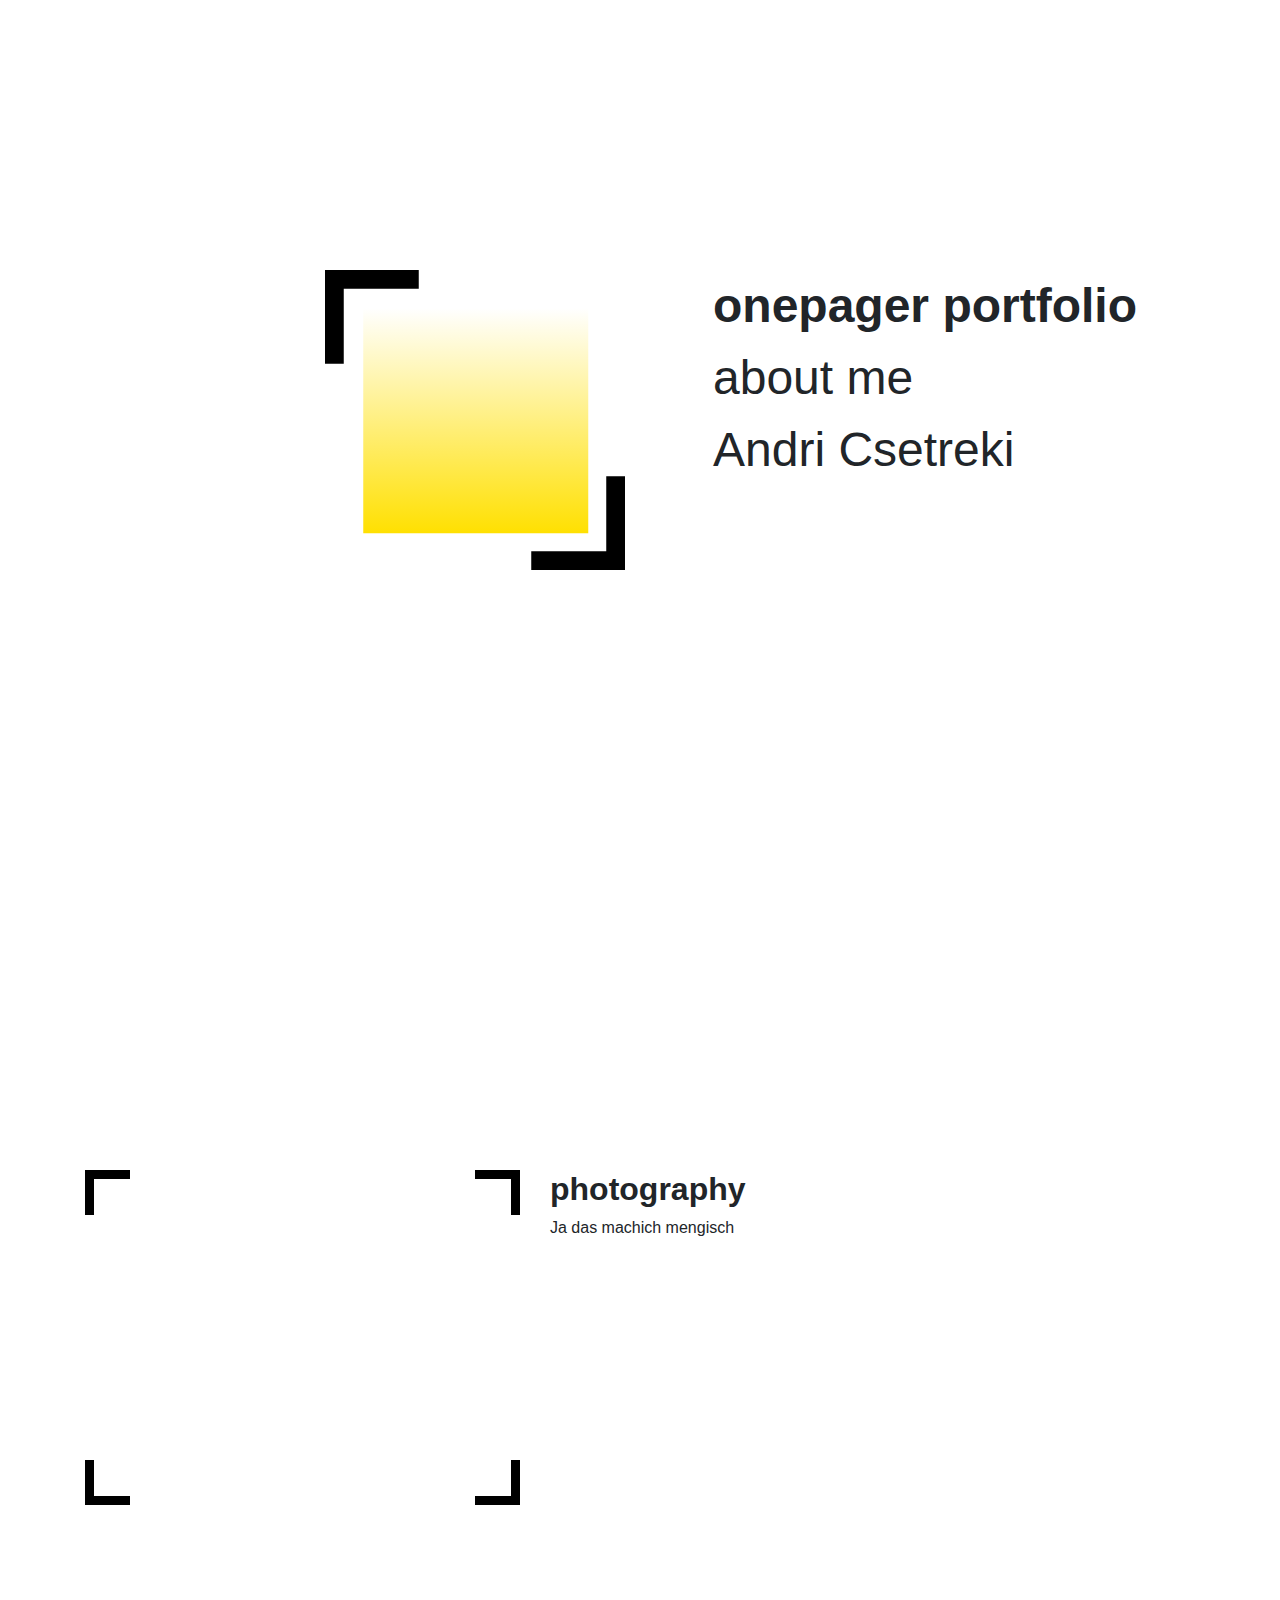
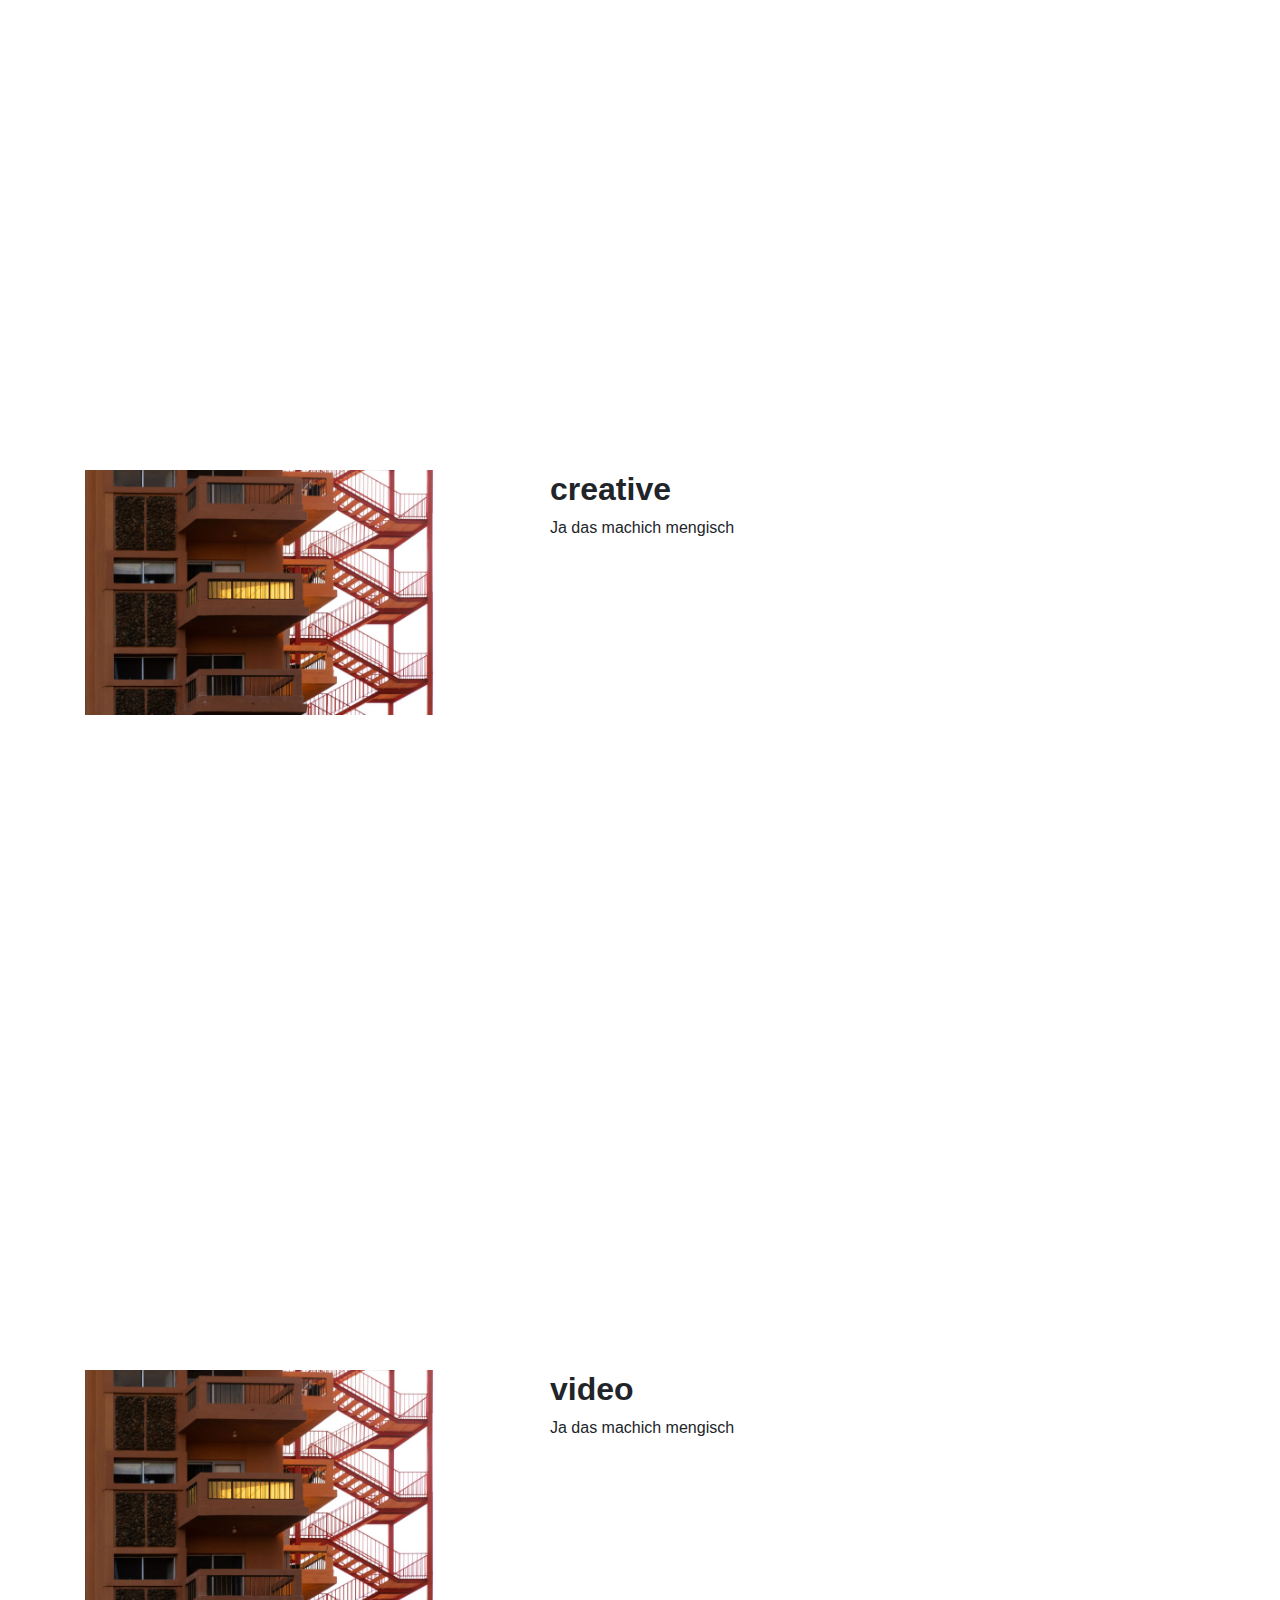
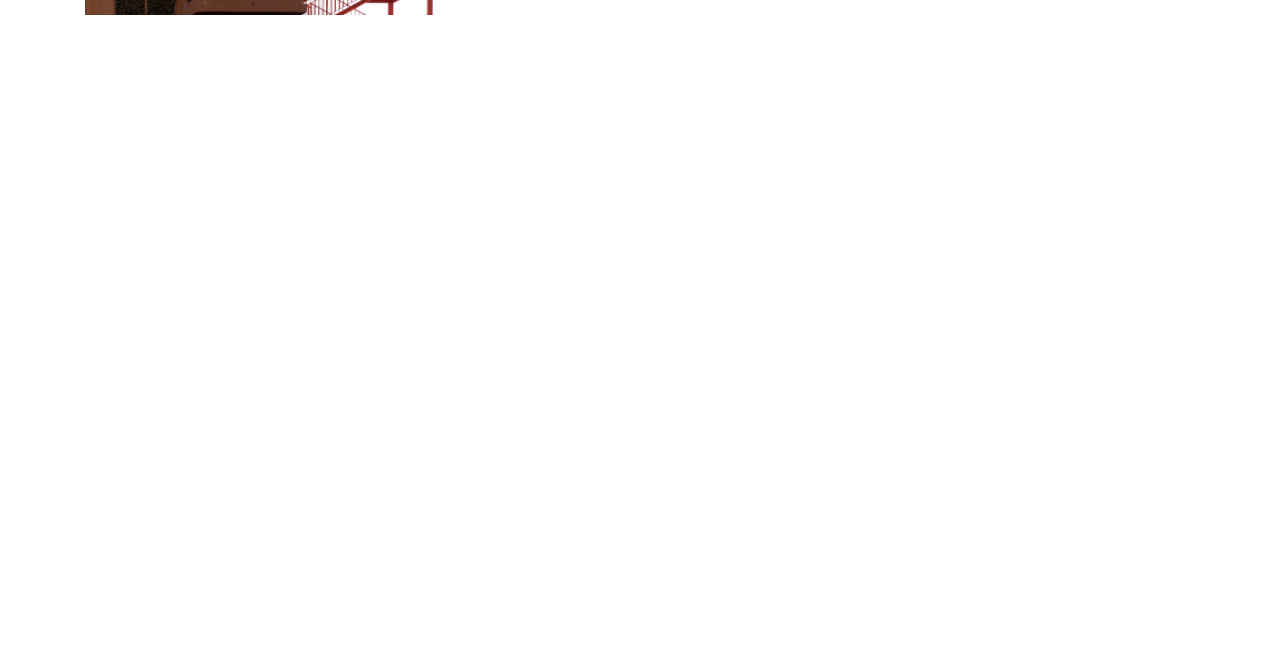
==== index.html @ a8f425f1 "Update index.html" ====
<!DOCTYPE html>
<html lang="de">
  <head>
    <meta charset="utf-8"/>
    <meta name="viewport" content="width=device-width, initial-scale=1.0" />
    <meta content="" name="keywords">
    <meta content="" name="description">
    <title>Andri Csetreki - Welcome</title>
    <link rel="stylesheet" href="CSS/main.css">
    <link rel="stylesheet" href="CSS/square.css">
    <link rel="stylesheet" href="https://stackpath.bootstrapcdn.com/bootstrap/4.3.1/css/bootstrap.min.css" integrity="sha384-ggOyR0iXCbMQv3Xipma34MD+dH/1fQ784/j6cY/iJTQUOhcWr7x9JvoRxT2MZw1T" crossorigin="anonymous">
    <script src="https://ajax.googleapis.com/ajax/libs/jquery/3.4.1/jquery.min.js"></script>
    <script src="https://code.jquery.com/jquery-3.4.1.js" integrity="sha256-WpOohJOqMqqyKL9FccASB9O0KwACQJpFTUBLTYOVvVU=" crossorigin="anonymous"></script>
    <script rel="text/javascript" src="script/main.js"></script>
  </head>

  <body>
    <header>
      <div class="container">
        <div class="row">
      <div class="col-lg-6 col-sm-6 col-12">
            <!--<div id="square"><span></span></div>-->
            <svg id="square" data-name="square" xmlns="http://www.w3.org/2000/svg" xmlns:xlink="http://www.w3.org/1999/xlink" viewBox="0 0 400 400"><defs><style>.cls-1{fill:url(#Unbenannter_Verlauf_8);}</style><linearGradient id="Unbenannter_Verlauf_8" x1="201" y1="51" x2="201" y2="351" gradientUnits="userSpaceOnUse"><stop offset="0" stop-color="#fff"/><stop offset="1" stop-color="#ffe001"/></linearGradient></defs><title>logo</title><rect class="cls-1" x="51" y="51" width="300" height="300"/><rect width="25" height="125"/><rect width="125" height="25"/><rect x="375" y="275" width="25" height="125" transform="translate(775 675) rotate(180)"/><rect x="275" y="375" width="125" height="25" transform="translate(675 775) rotate(180)"/></svg>
          </div>
          <div class="col-lg-6 col-sm-6 col-12">
              <div id="header" class="d-flex justify-content-center">
                <div id="header-title">
                  <p>
                    <b>onepager portfolio</b><br>about me <br>Andri Csetreki
                  </p>
                </div>
              </div>
            </div>
          </div>
        </div>
      </div> 
      </div>
  </header>

  <!-- Scroll  Position -->
  <b id="showScroll">
  </b>

<!-- Section Photography -->

<div class="container" class="section-container" class="d-flex">
  <div class="container-space">
  <div class="row">
    <div class="col-lg-6">
      <div class="corner-position">
        <svg version="1.1" class="corner" xmlns="http://www.w3.org/2000/svg" xmlns:xlink="http://www.w3.org/1999/xlink" x="0px" y="0px" viewBox="0 0 125 125" style="enable-background:new 0 0 125 125;" xml:space="preserve"><polygon points="125,0 25,0 0,0 0,25 0,125 25,125 25,25 125,25 "/></svg>
        <svg version="1.1" class="corner" xmlns="http://www.w3.org/2000/svg" xmlns:xlink="http://www.w3.org/1999/xlink" x="0px" y="0px"viewBox="0 0 125 125" style="enable-background:new 0 0 125 125;" xml:space="preserve"><polygon points="0,0 100,0 125,0 125,25 125,125 100,125 100,25 0,25 "/></svg>
      </div>

      <div class="center-img" id="pic1">
        <img src="pics/photo/pic1.jpg" alt="picture">
      </div>
      
      <div class="corner-position">
        <svg version="1.1" class="corner" xmlns="http://www.w3.org/2000/svg" xmlns:xlink="http://www.w3.org/1999/xlink" x="0px" y="0px"viewBox="0 0 125 125" style="enable-background:new 0 0 125 125;" xml:space="preserve"><polygon points="125,125 25,125 0,125 0,100 0,0 25,0 25,100 125,100 "/></svg>
        <svg version="1.1" class="corner" xmlns="http://www.w3.org/2000/svg" xmlns:xlink="http://www.w3.org/1999/xlink" x="0px" y="0px"viewBox="0 0 125 125" style="enable-background:new 0 0 125 125;" xml:space="preserve"><polygon points="0,125 100,125 125,125 125,100 125,0 100,0 100,100 0,100 "/></svg>
      </div>
    </div>
    <div class="col-lg-6" class="sector-margin">
        <h2><strong>photography</strong></h2>
        <p>Ja das machich mengisch</p>
    </div>
    
  </div>
</div>
</div>

<!-- Section Creative -->

    <div class="container" class="d-flex" class="container-space">
      <div class="container-space">
      <div class="row">
        <div class="col-lg-6" class="sector-margin">
            <img src="pics/photo/pic1.jpg" alt="picture">
      </div>

        <div class="col-lg-6">
            <h2><strong>creative</strong></h2>
            <p>Ja das machich mengisch</p>
        </div>
        
      </div>
      </div>
    </div>

<!-- Section video -->

    <div class="container" class="d-flex" class="container-space">
      <div class="container-space">
      <div class="row">
        <div class="col-lg-6">
            <img src="pics/photo/pic1.jpg"  alt="picture">
      </div>

        <div class="col-lg-6">
            <h2><strong>video</strong></h2>
            <p>Ja das machich mengisch</p>
        </div>
        
      </div>
      </div>
    </div>



  </body>
</html>
---- CSS/main.css ----
#square {
    max-width: 300px;
    max-height: auto;
    float: right;
  }
  
  
img {
    max-width: 100%;
}

header {
    height: 100vh;
    margin-top: 30vh;

}

#header-title h1 {
    width: 10vh;
    height: 10vh;;

}

header, h1 {
    font-size: 3rem;
}

.corner {
    width: 5vh;
    height: 5vh;
}

.container-space {
    width: 100vh;
    height: 100vh;
}


h2 {
    font-size: 20pt;
}

.sector-margin {
    margin-top: 20px;
    padding-top: 50px;
}

.sector-margin p {
    justify-content: center;
}

.corner-position {
    display: flex;
    justify-content: space-between;
    
}

.center-img img{
    margin-left: 10%;
}

#pic1 {
    opacity: 0;
    transition: opacity 2s;
}
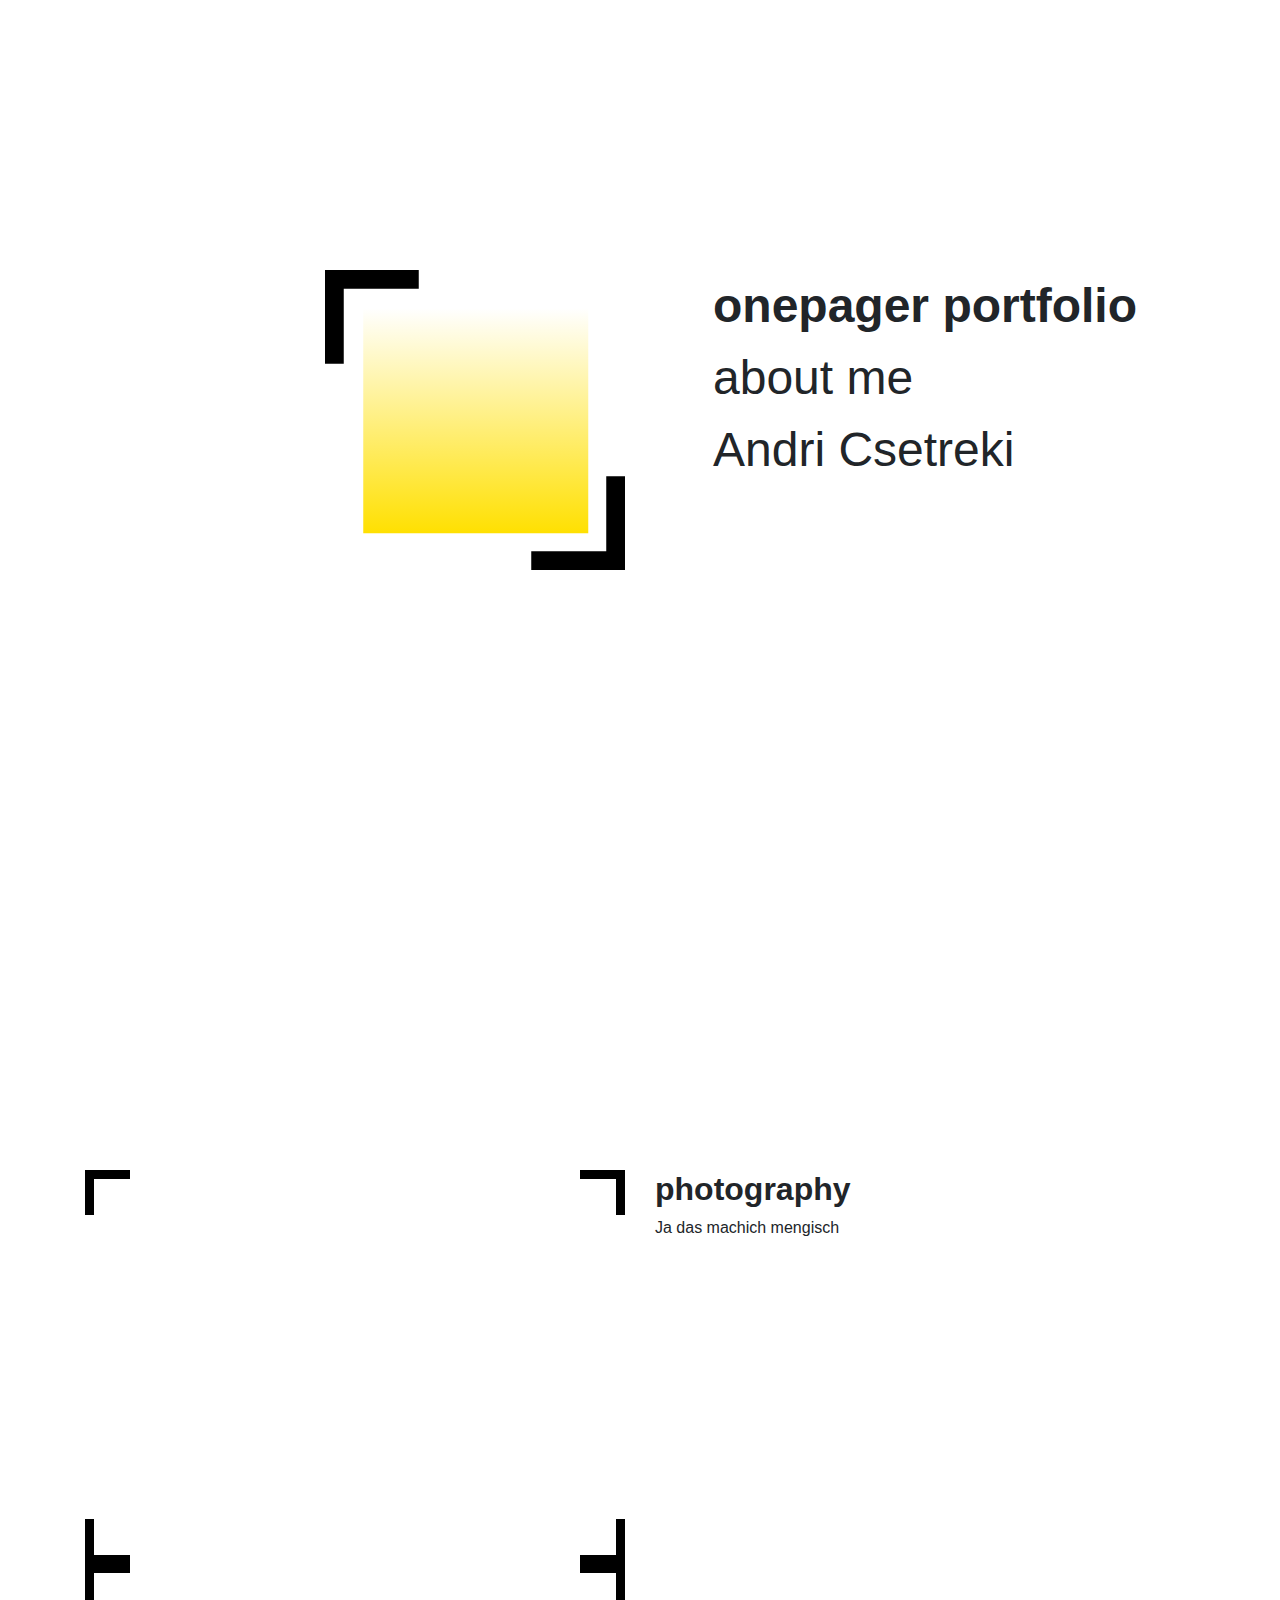
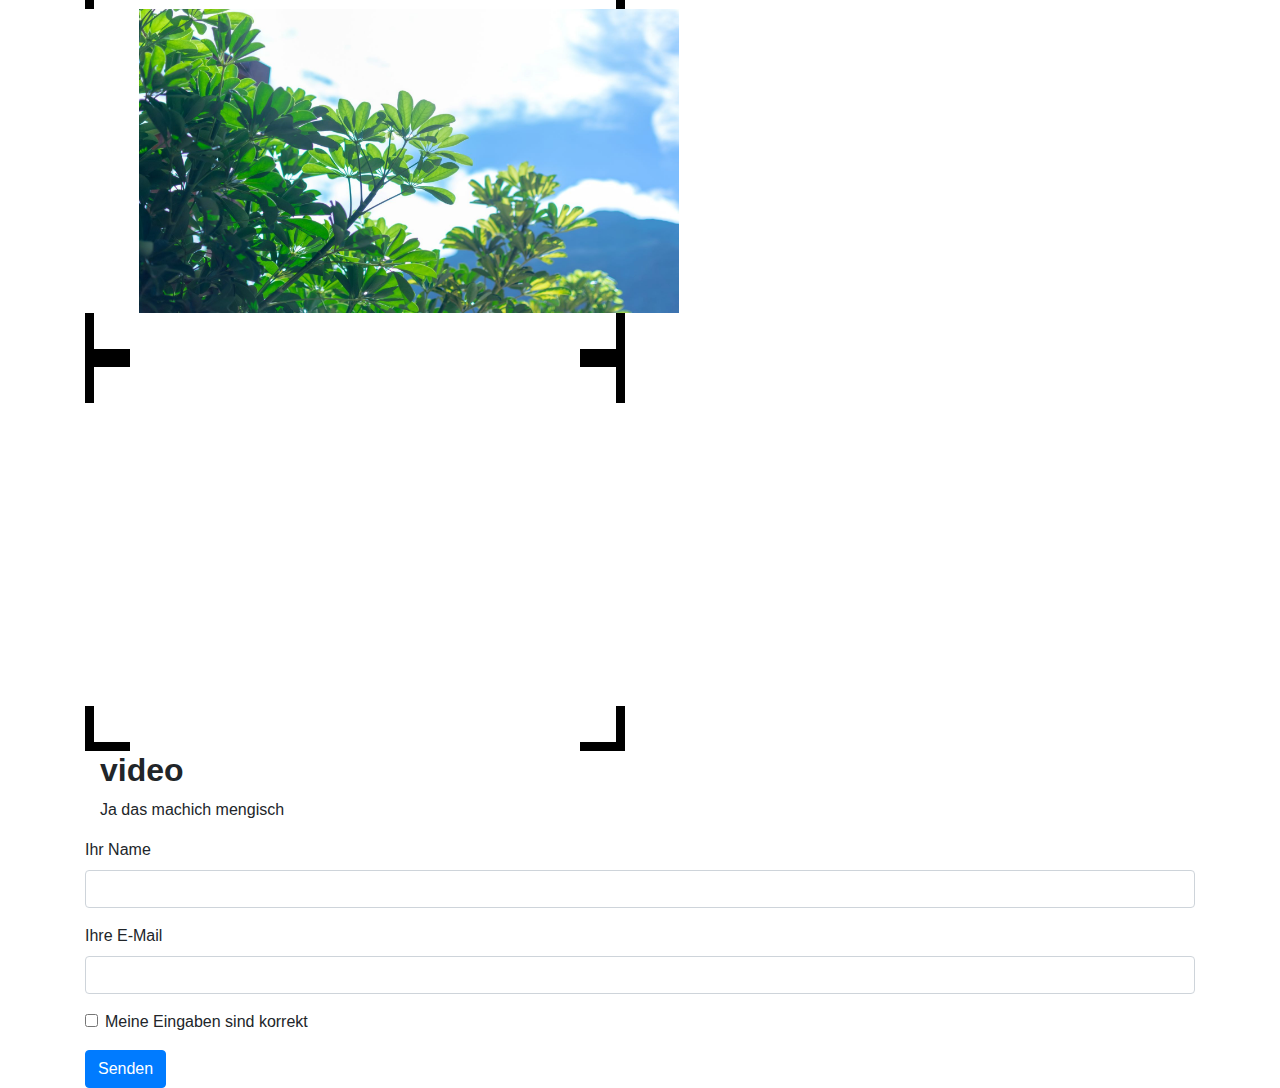
==== commit f58e359b: "Update index.html" ====
--- a/index.html
+++ b/index.html
@@ -43,8 +43,8 @@
 
 <!-- Section Photography -->
 
-<div class="container" class="section-container" class="d-flex">
-  <div class="container-space">
+<div class="container" class="d-flex">
+  <div class="section-container">
   <div class="row">
     <div class="col-lg-6">
       <div class="corner-position">
@@ -53,7 +53,7 @@
       </div>
 
       <div class="center-img" id="pic1">
-        <img src="pics/photo/pic1.jpg" alt="picture">
+        <img src="media/photo/pic1.jpg" alt="picture">
       </div>
       
       <div class="corner-position">
@@ -61,7 +61,7 @@
         <svg version="1.1" class="corner" xmlns="http://www.w3.org/2000/svg" xmlns:xlink="http://www.w3.org/1999/xlink" x="0px" y="0px"viewBox="0 0 125 125" style="enable-background:new 0 0 125 125;" xml:space="preserve"><polygon points="0,125 100,125 125,125 125,100 125,0 100,0 100,100 0,100 "/></svg>
       </div>
     </div>
-    <div class="col-lg-6" class="sector-margin">
+    <div class="col-lg-6">
         <h2><strong>photography</strong></h2>
         <p>Ja das machich mengisch</p>
     </div>
@@ -72,29 +72,52 @@
 
 <!-- Section Creative -->
 
-    <div class="container" class="d-flex" class="container-space">
-      <div class="container-space">
+    <div class="container" class="d-flex">
+      <div class="section-container">
       <div class="row">
-        <div class="col-lg-6" class="sector-margin">
-            <img src="pics/photo/pic1.jpg" alt="picture">
-      </div>
-
         <div class="col-lg-6">
-            <h2><strong>creative</strong></h2>
-            <p>Ja das machich mengisch</p>
+          <div class="corner-position">
+            <svg version="1.1" class="corner" xmlns="http://www.w3.org/2000/svg" xmlns:xlink="http://www.w3.org/1999/xlink" x="0px" y="0px" viewBox="0 0 125 125" style="enable-background:new 0 0 125 125;" xml:space="preserve"><polygon points="125,0 25,0 0,0 0,25 0,125 25,125 25,25 125,25 "/></svg>
+            <svg version="1.1" class="corner" xmlns="http://www.w3.org/2000/svg" xmlns:xlink="http://www.w3.org/1999/xlink" x="0px" y="0px"viewBox="0 0 125 125" style="enable-background:new 0 0 125 125;" xml:space="preserve"><polygon points="0,0 100,0 125,0 125,25 125,125 100,125 100,25 0,25 "/></svg>
+          </div>
+    
+          <div class="center-img" id="pic2">
+            <img src="media/photo/pic2.jpg" alt="picture">
+          </div>
+          
+          <div class="corner-position">
+            <svg version="1.1" class="corner" xmlns="http://www.w3.org/2000/svg" xmlns:xlink="http://www.w3.org/1999/xlink" x="0px" y="0px"viewBox="0 0 125 125" style="enable-background:new 0 0 125 125;" xml:space="preserve"><polygon points="125,125 25,125 0,125 0,100 0,0 25,0 25,100 125,100 "/></svg>
+            <svg version="1.1" class="corner" xmlns="http://www.w3.org/2000/svg" xmlns:xlink="http://www.w3.org/1999/xlink" x="0px" y="0px"viewBox="0 0 125 125" style="enable-background:new 0 0 125 125;" xml:space="preserve"><polygon points="0,125 100,125 125,125 125,100 125,0 100,0 100,100 0,100 "/></svg>
+          </div>
         </div>
         
+      </div>
       </div>
       </div>
     </div>
 
 <!-- Section video -->
 
-    <div class="container" class="d-flex" class="container-space">
-      <div class="container-space">
+    <div class="container" class="d-flex">
+      <div class="section-container">
       <div class="row">
         <div class="col-lg-6">
-            <img src="pics/photo/pic1.jpg"  alt="picture">
+          <div class="corner-position">
+            <svg version="1.1" class="corner" xmlns="http://www.w3.org/2000/svg" xmlns:xlink="http://www.w3.org/1999/xlink" x="0px" y="0px" viewBox="0 0 125 125" style="enable-background:new 0 0 125 125;" xml:space="preserve"><polygon points="125,0 25,0 0,0 0,25 0,125 25,125 25,25 125,25 "/></svg>
+            <svg version="1.1" class="corner" xmlns="http://www.w3.org/2000/svg" xmlns:xlink="http://www.w3.org/1999/xlink" x="0px" y="0px"viewBox="0 0 125 125" style="enable-background:new 0 0 125 125;" xml:space="preserve"><polygon points="0,0 100,0 125,0 125,25 125,125 100,125 100,25 0,25 "/></svg>
+          </div>
+    
+          <div class="embed-responsive embed-responsive-16by9">
+            <video autoplay loop class="embed-responsive-item">
+                <source src="http://techslides.com/demos/sample-videos/small.mp4" type="video/mp4">
+            </video>
+        </div>
+          
+          <div class="corner-position">
+            <svg version="1.1" class="corner" xmlns="http://www.w3.org/2000/svg" xmlns:xlink="http://www.w3.org/1999/xlink" x="0px" y="0px"viewBox="0 0 125 125" style="enable-background:new 0 0 125 125;" xml:space="preserve"><polygon points="125,125 25,125 0,125 0,100 0,0 25,0 25,100 125,100 "/></svg>
+            <svg version="1.1" class="corner" xmlns="http://www.w3.org/2000/svg" xmlns:xlink="http://www.w3.org/1999/xlink" x="0px" y="0px"viewBox="0 0 125 125" style="enable-background:new 0 0 125 125;" xml:space="preserve"><polygon points="0,125 100,125 125,125 125,100 125,0 100,0 100,100 0,100 "/></svg>
+          </div>
+        </div>
       </div>
 
         <div class="col-lg-6">
@@ -107,6 +130,26 @@
     </div>
 
 
+<!-- Contact Section-->
+<div class="container" class="myform">
+  <div class="section-container">
+  <form>
+    <div class="form-group">
+      <label for="exampleInputEmail1">Ihr Name</label>
+      <input type="email" class="form-control" id="exampleInputEmail1" aria-describedby="emailHelp">
+    </div>
+    <div class="form-group">
+      <label for="exampleInputEmail1">Ihre E-Mail</label>
+      <input type="email" class="form-control" id="exampleInputEmail1" aria-describedby="emailHelp">
+    </div>
+    <div class="form-group form-check">
+      <input type="checkbox" class="form-check-input" id="exampleCheck1">
+      <label class="form-check-label" for="exampleCheck1">Meine Eingaben sind korrekt</label>
+    </div>
+    <button type="submit" class="btn btn-primary">Senden</button>
+  </form>
+  </div>
+</div>
 
   </body>
 </html>
--- a/CSS/main.css
+++ b/CSS/main.css
@@ -62,4 +62,13 @@
 #pic1 {
     opacity: 0;
     transition: opacity 2s;
+}
+
+.carousel-item {
+    position: relative;
+    display: none;
+    -webkit-transition: 0.6s ease-in-out left;
+    -moz-transition: 0.6s ease-in-out left;
+    -o-transition: 0.6s ease-in-out left;
+    transition: 0.6s ease-in-out left;
 }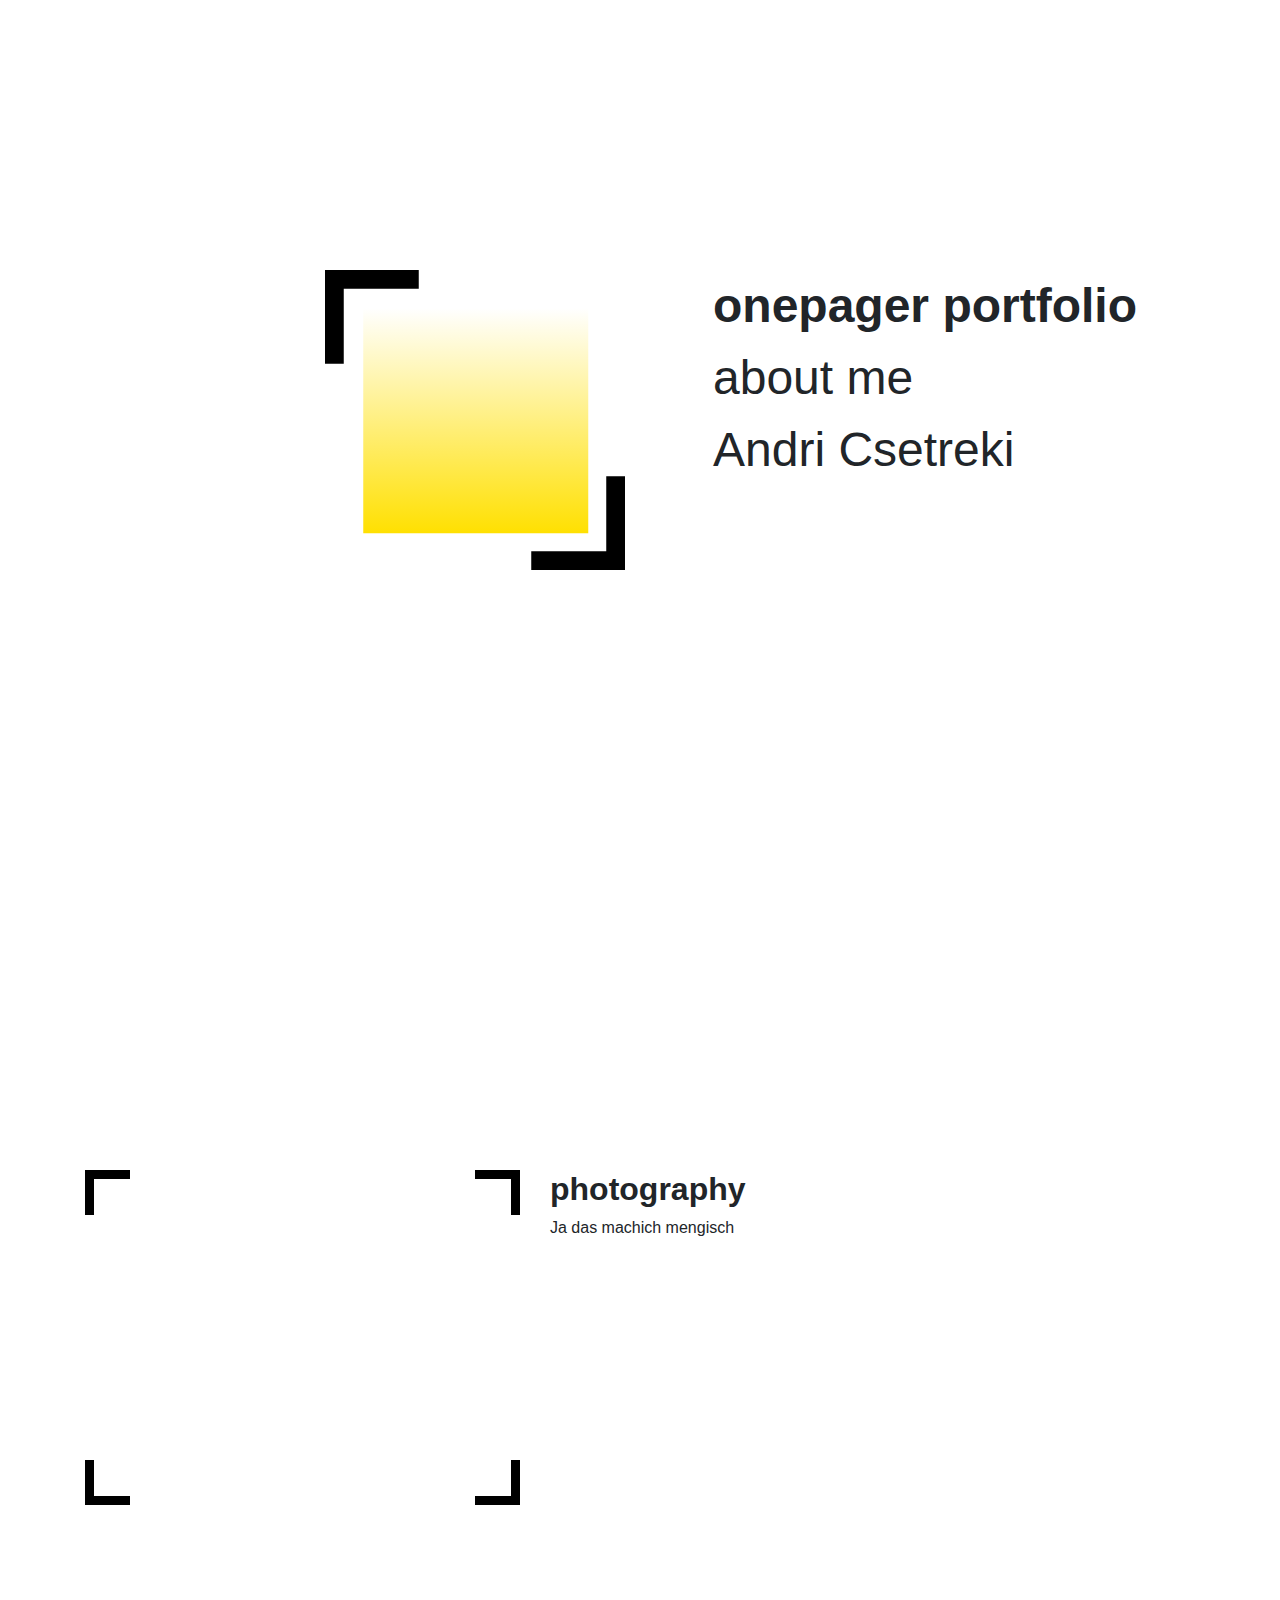
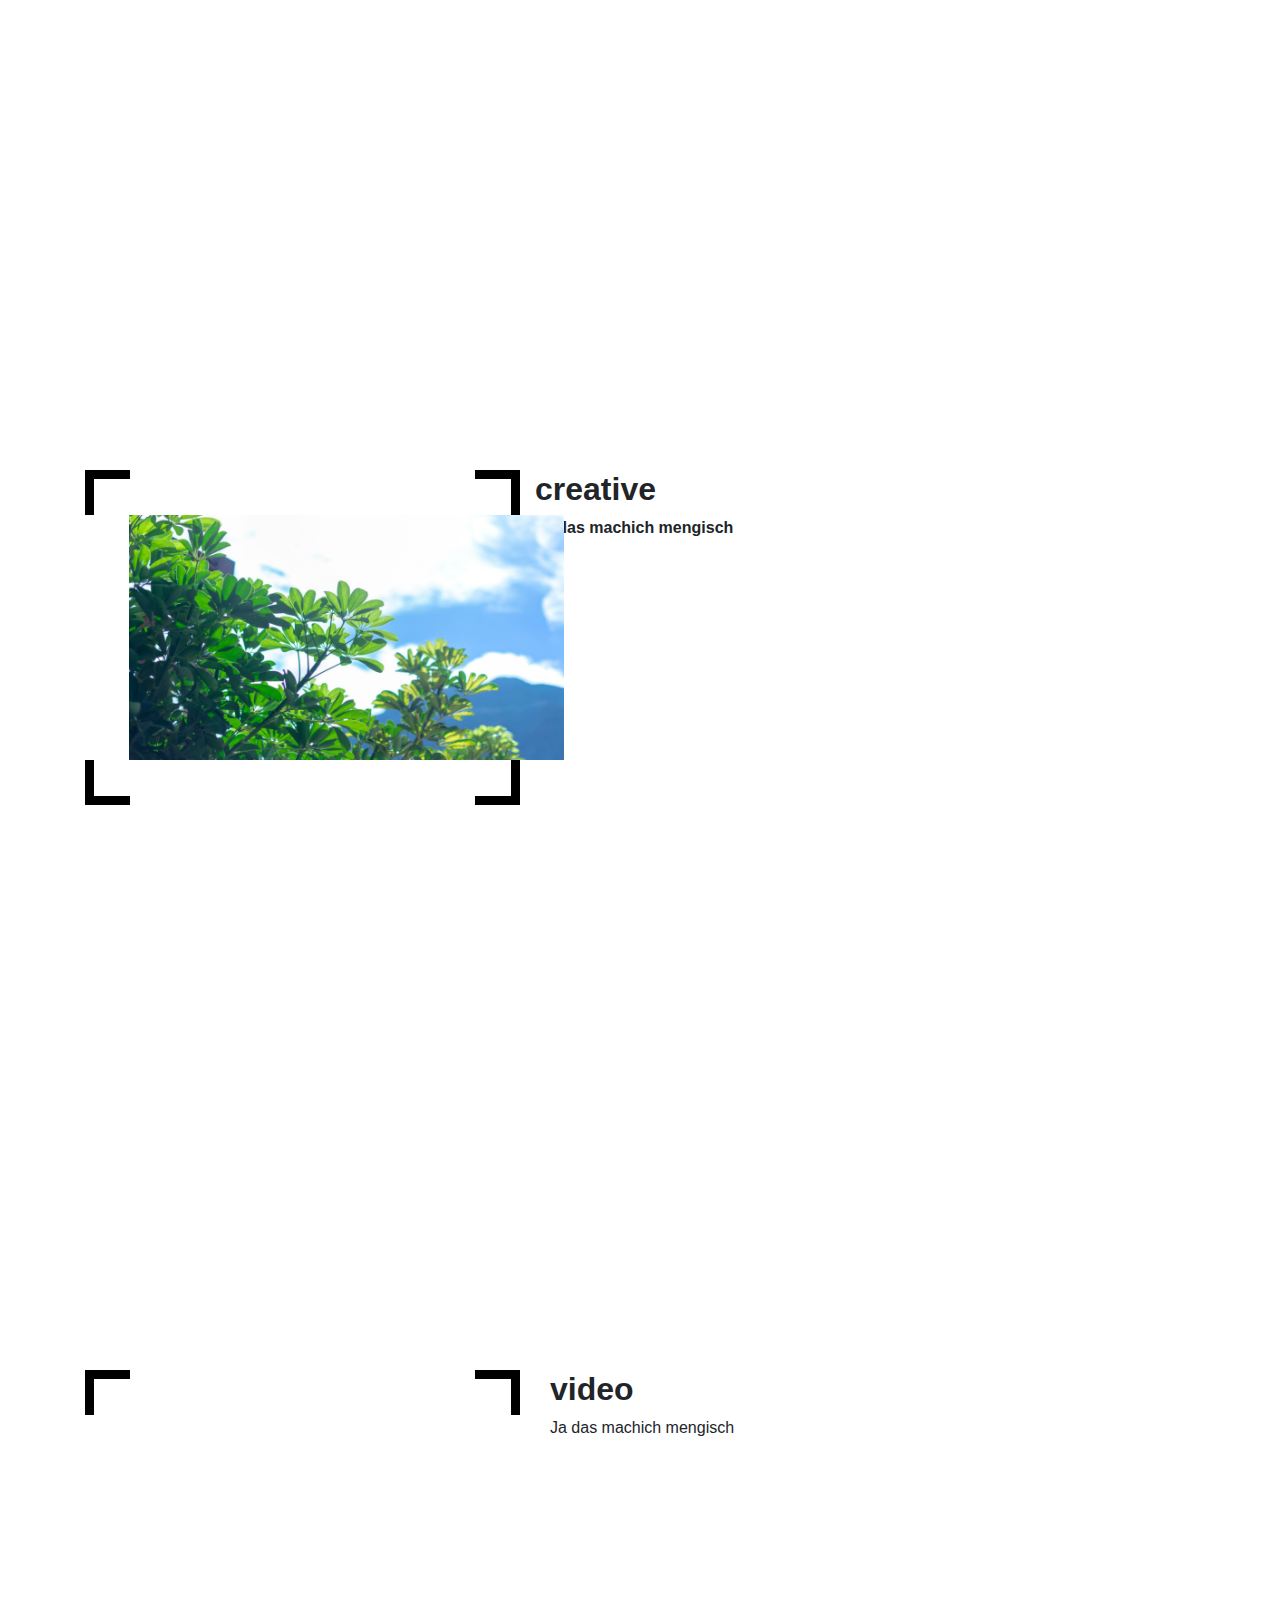
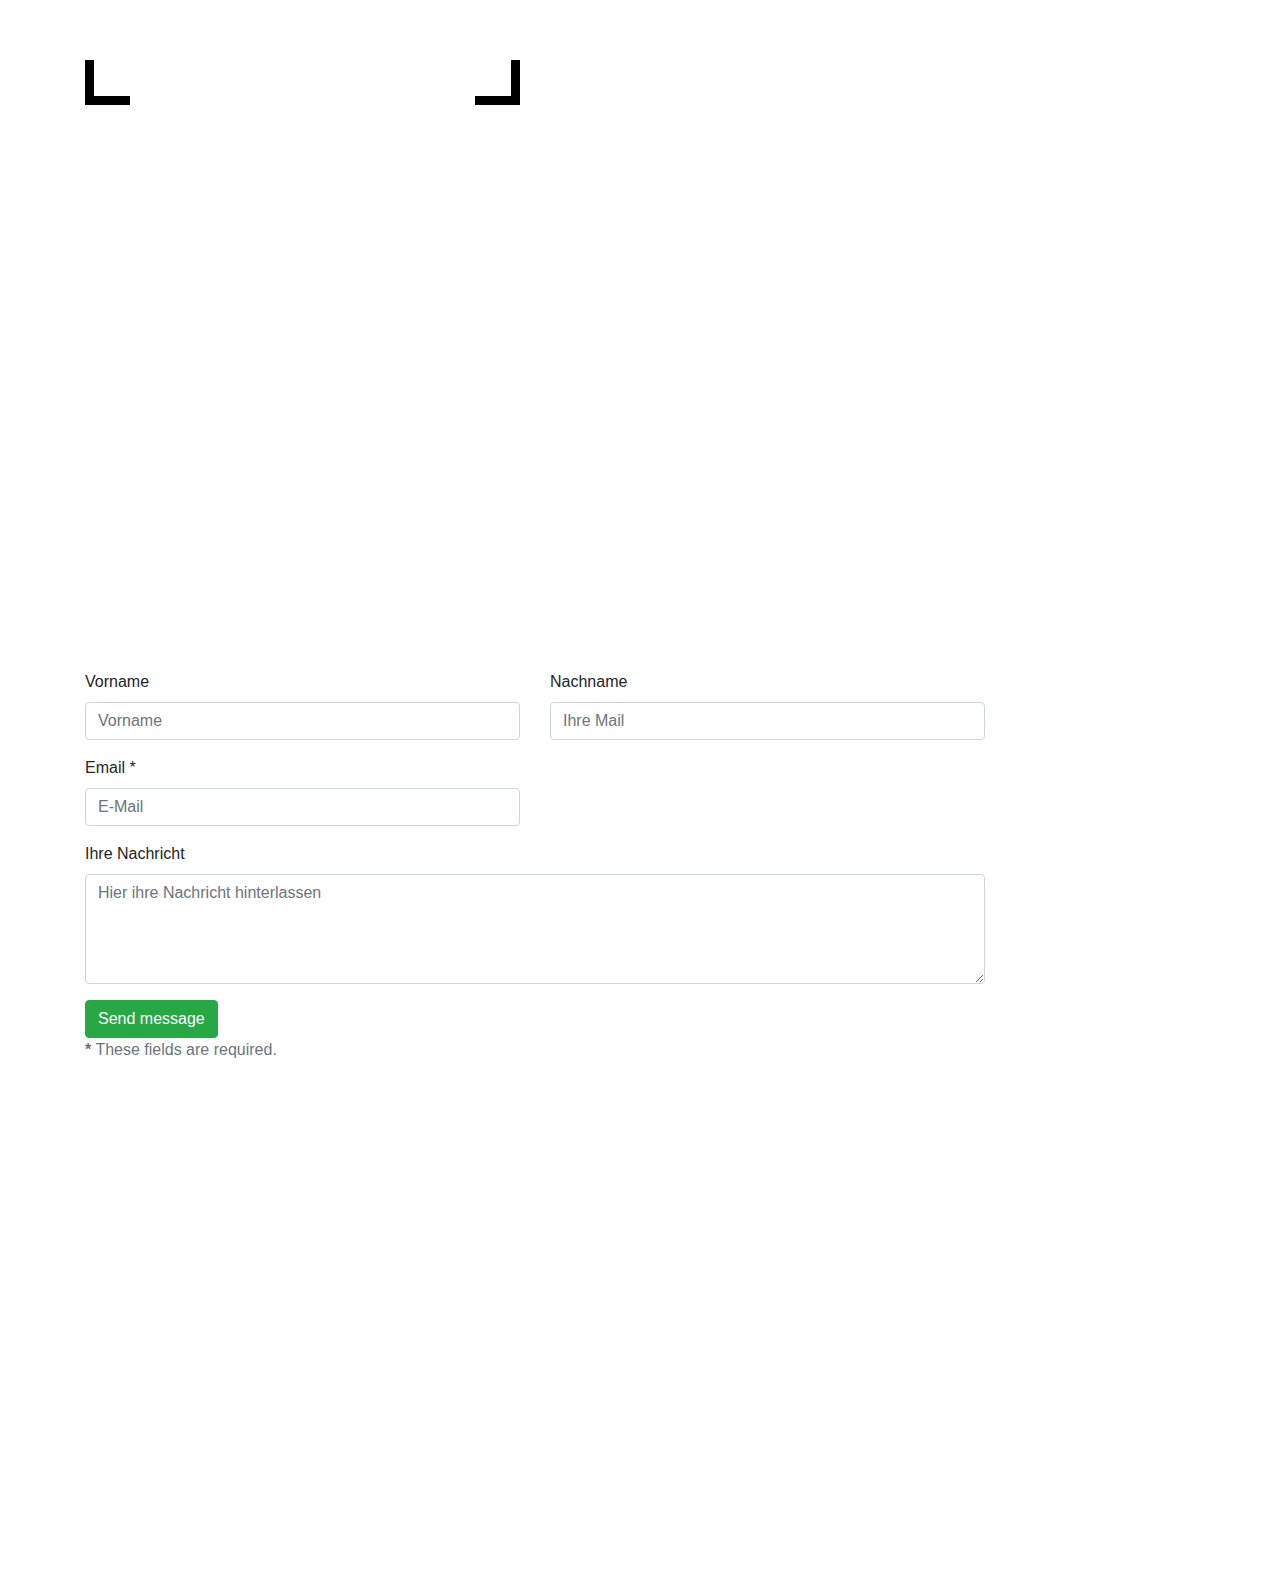
==== commit d6284f97: "Update index.html" ====
--- a/index.html
+++ b/index.html
@@ -26,7 +26,7 @@
               <div id="header" class="d-flex justify-content-center">
                 <div id="header-title">
                   <p>
-                    <b>onepager portfolio</b><br>about me <br>Andri Csetreki
+                    <b>onepager portfolio</b><br>about me<br>Andri Csetreki
                   </p>
                 </div>
               </div>
@@ -37,7 +37,10 @@
       </div>
   </header>
 
-  <!-- Scroll  Position -->
+<!-- Scroll  Nav -->
+
+
+<!-- Scroll  Position -->
   <b id="showScroll">
   </b>
 
@@ -74,32 +77,36 @@
 
     <div class="container" class="d-flex">
       <div class="section-container">
-      <div class="row">
-        <div class="col-lg-6">
-          <div class="corner-position">
-            <svg version="1.1" class="corner" xmlns="http://www.w3.org/2000/svg" xmlns:xlink="http://www.w3.org/1999/xlink" x="0px" y="0px" viewBox="0 0 125 125" style="enable-background:new 0 0 125 125;" xml:space="preserve"><polygon points="125,0 25,0 0,0 0,25 0,125 25,125 25,25 125,25 "/></svg>
-            <svg version="1.1" class="corner" xmlns="http://www.w3.org/2000/svg" xmlns:xlink="http://www.w3.org/1999/xlink" x="0px" y="0px"viewBox="0 0 125 125" style="enable-background:new 0 0 125 125;" xml:space="preserve"><polygon points="0,0 100,0 125,0 125,25 125,125 100,125 100,25 0,25 "/></svg>
+        <div class="row">
+          <div class="col-lg-6">
+            <div class="corner-position">
+              <svg version="1.1" class="corner" xmlns="http://www.w3.org/2000/svg" xmlns:xlink="http://www.w3.org/1999/xlink" x="0px" y="0px" viewBox="0 0 125 125" style="enable-background:new 0 0 125 125;" xml:space="preserve"><polygon points="125,0 25,0 0,0 0,25 0,125 25,125 25,25 125,25 "/></svg>
+              <svg version="1.1" class="corner" xmlns="http://www.w3.org/2000/svg" xmlns:xlink="http://www.w3.org/1999/xlink" x="0px" y="0px"viewBox="0 0 125 125" style="enable-background:new 0 0 125 125;" xml:space="preserve"><polygon points="0,0 100,0 125,0 125,25 125,125 100,125 100,25 0,25 "/></svg>
+            </div>
+      
+            <div class="center-img" id="pic2">
+              <img src="media/photo/pic2.jpg" alt="picture">
+            </div>
+            
+            <div class="corner-position">
+              <svg version="1.1" class="corner" xmlns="http://www.w3.org/2000/svg" xmlns:xlink="http://www.w3.org/1999/xlink" x="0px" y="0px"viewBox="0 0 125 125" style="enable-background:new 0 0 125 125;" xml:space="preserve"><polygon points="125,125 25,125 0,125 0,100 0,0 25,0 25,100 125,100 "/></svg>
+              <svg version="1.1" class="corner" xmlns="http://www.w3.org/2000/svg" xmlns:xlink="http://www.w3.org/1999/xlink" x="0px" y="0px"viewBox="0 0 125 125" style="enable-background:new 0 0 125 125;" xml:space="preserve"><polygon points="0,125 100,125 125,125 125,100 125,0 100,0 100,100 0,100 "/></svg>
+            </div>
           </div>
-    
-          <div class="center-img" id="pic2">
-            <img src="media/photo/pic2.jpg" alt="picture">
-          </div>
-          
-          <div class="corner-position">
-            <svg version="1.1" class="corner" xmlns="http://www.w3.org/2000/svg" xmlns:xlink="http://www.w3.org/1999/xlink" x="0px" y="0px"viewBox="0 0 125 125" style="enable-background:new 0 0 125 125;" xml:space="preserve"><polygon points="125,125 25,125 0,125 0,100 0,0 25,0 25,100 125,100 "/></svg>
-            <svg version="1.1" class="corner" xmlns="http://www.w3.org/2000/svg" xmlns:xlink="http://www.w3.org/1999/xlink" x="0px" y="0px"viewBox="0 0 125 125" style="enable-background:new 0 0 125 125;" xml:space="preserve"><polygon points="0,125 100,125 125,125 125,100 125,0 100,0 100,100 0,100 "/></svg>
-          </div>
+       
+        <div class="d-flex flex-column">
+          <h2><strong>creative</strong></h2>
+        <b><p>Ja das machich mengisch</p></b>
         </div>
-        
-      </div>
       </div>
       </div>
     </div>
+    
 
 <!-- Section video -->
 
     <div class="container" class="d-flex">
-      <div class="section-container">
+      <div class="section-container" class="background-color">
       <div class="row">
         <div class="col-lg-6">
           <div class="corner-position">
@@ -108,8 +115,8 @@
           </div>
     
           <div class="embed-responsive embed-responsive-16by9">
-            <video autoplay loop class="embed-responsive-item">
-                <source src="http://techslides.com/demos/sample-videos/small.mp4" type="video/mp4">
+            <video autoplay loop class="embed-responsive-item" class="center-img">
+                <source src="media/video/video1.mp4" type="video/mp4">
             </video>
         </div>
           
@@ -118,39 +125,75 @@
             <svg version="1.1" class="corner" xmlns="http://www.w3.org/2000/svg" xmlns:xlink="http://www.w3.org/1999/xlink" x="0px" y="0px"viewBox="0 0 125 125" style="enable-background:new 0 0 125 125;" xml:space="preserve"><polygon points="0,125 100,125 125,125 125,100 125,0 100,0 100,100 0,100 "/></svg>
           </div>
         </div>
-      </div>
+      
 
-        <div class="col-lg-6">
+        <div class="col-lg-6" class="align-content-center">
             <h2><strong>video</strong></h2>
             <p>Ja das machich mengisch</p>
         </div>
-        
+      </div>
       </div>
       </div>
     </div>
 
 
 <!-- Contact Section-->
-<div class="container" class="myform">
+<div class="container">
   <div class="section-container">
-  <form>
-    <div class="form-group">
-      <label for="exampleInputEmail1">Ihr Name</label>
-      <input type="email" class="form-control" id="exampleInputEmail1" aria-describedby="emailHelp">
-    </div>
-    <div class="form-group">
-      <label for="exampleInputEmail1">Ihre E-Mail</label>
-      <input type="email" class="form-control" id="exampleInputEmail1" aria-describedby="emailHelp">
-    </div>
-    <div class="form-group form-check">
-      <input type="checkbox" class="form-check-input" id="exampleCheck1">
-      <label class="form-check-label" for="exampleCheck1">Meine Eingaben sind korrekt</label>
-    </div>
-    <button type="submit" class="btn btn-primary">Senden</button>
-  </form>
+<form id="contact-form" method="post" action="contact.php" role="form">
+
+  <div class="messages"></div>
+
+  <div class="controls">
+
+      <div class="row">
+          <div class="col-md-6">
+              <div class="form-group">
+                  <label for="form_name">Vorname</label>
+                  <input id="form_name" type="text" name="name" class="form-control" placeholder="Vorname" required="required" data-error="Vorname bitte eintragen">
+                  <div class="help-block with-errors"></div>
+              </div>
+          </div>
+          <div class="col-md-6">
+              <div class="form-group">
+                  <label for="form_lastname">Nachname</label>
+                  <input id="form_lastname" type="text" name="surname" class="form-control" placeholder="Ihre Mail" required="required" data-error="Nachname bitte eintragen">
+                  <div class="help-block with-errors"></div>
+              </div>
+          </div>
+      </div>
+      <div class="row">
+          <div class="col-md-6">
+              <div class="form-group">
+                  <label for="form_email">Email *</label>
+                  <input id="form_email" type="email" name="email" class="form-control" placeholder="E-Mail" required="required" data-error="E-Mail bitte eintragen">
+                  <div class="help-block with-errors"></div>
+              </div>
+          </div>
+      </div>
+      <div class="row">
+          <div class="col-md-12">
+              <div class="form-group">
+                  <label for="form_message">Ihre Nachricht</label>
+                  <textarea id="form_message" name="message" class="form-control" placeholder="Hier ihre Nachricht hinterlassen" rows="4" required="required" data-error="Bitte fügen Sie hier Ihren Text ein"></textarea>
+                  <div class="help-block with-errors"></div>
+              </div>
+          </div>
+          <div class="col-md-12">
+              <input type="submit" class="btn btn-success btn-send" value="Send message">
+          </div>
+      </div>
+      <div class="row">
+          <div class="col-md-12">
+              <p class="text-muted">
+                  <strong>*</strong> These fields are required.
+          </div>
+      </div>
   </div>
+
+</form>
 </div>
-
+</div>
   </body>
 </html>
 
--- a/CSS/main.css
+++ b/CSS/main.css
@@ -40,14 +40,7 @@
     font-size: 20pt;
 }
 
-.sector-margin {
-    margin-top: 20px;
-    padding-top: 50px;
-}
 
-.sector-margin p {
-    justify-content: center;
-}
 
 .corner-position {
     display: flex;
@@ -71,4 +64,9 @@
     -moz-transition: 0.6s ease-in-out left;
     -o-transition: 0.6s ease-in-out left;
     transition: 0.6s ease-in-out left;
+}
+
+.section-container {
+    width: 100vh;
+    height: 100vh;
 }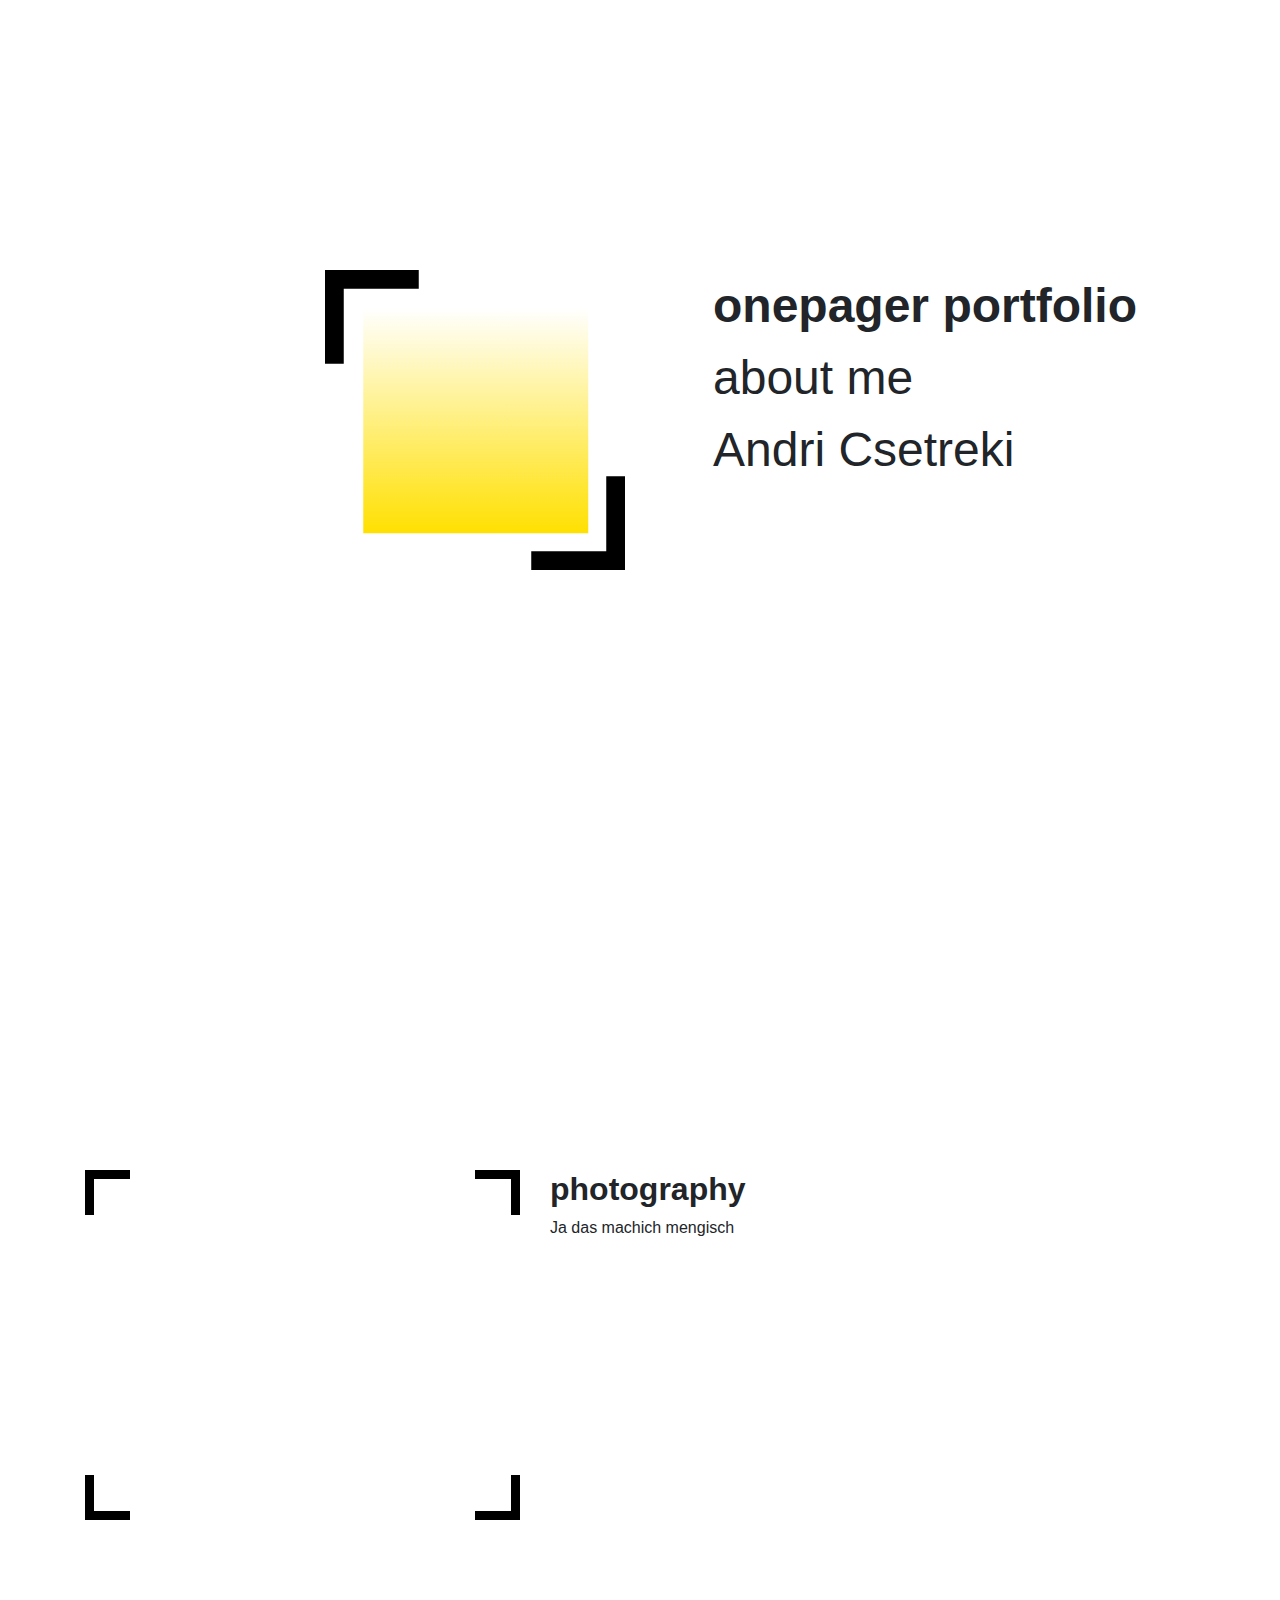
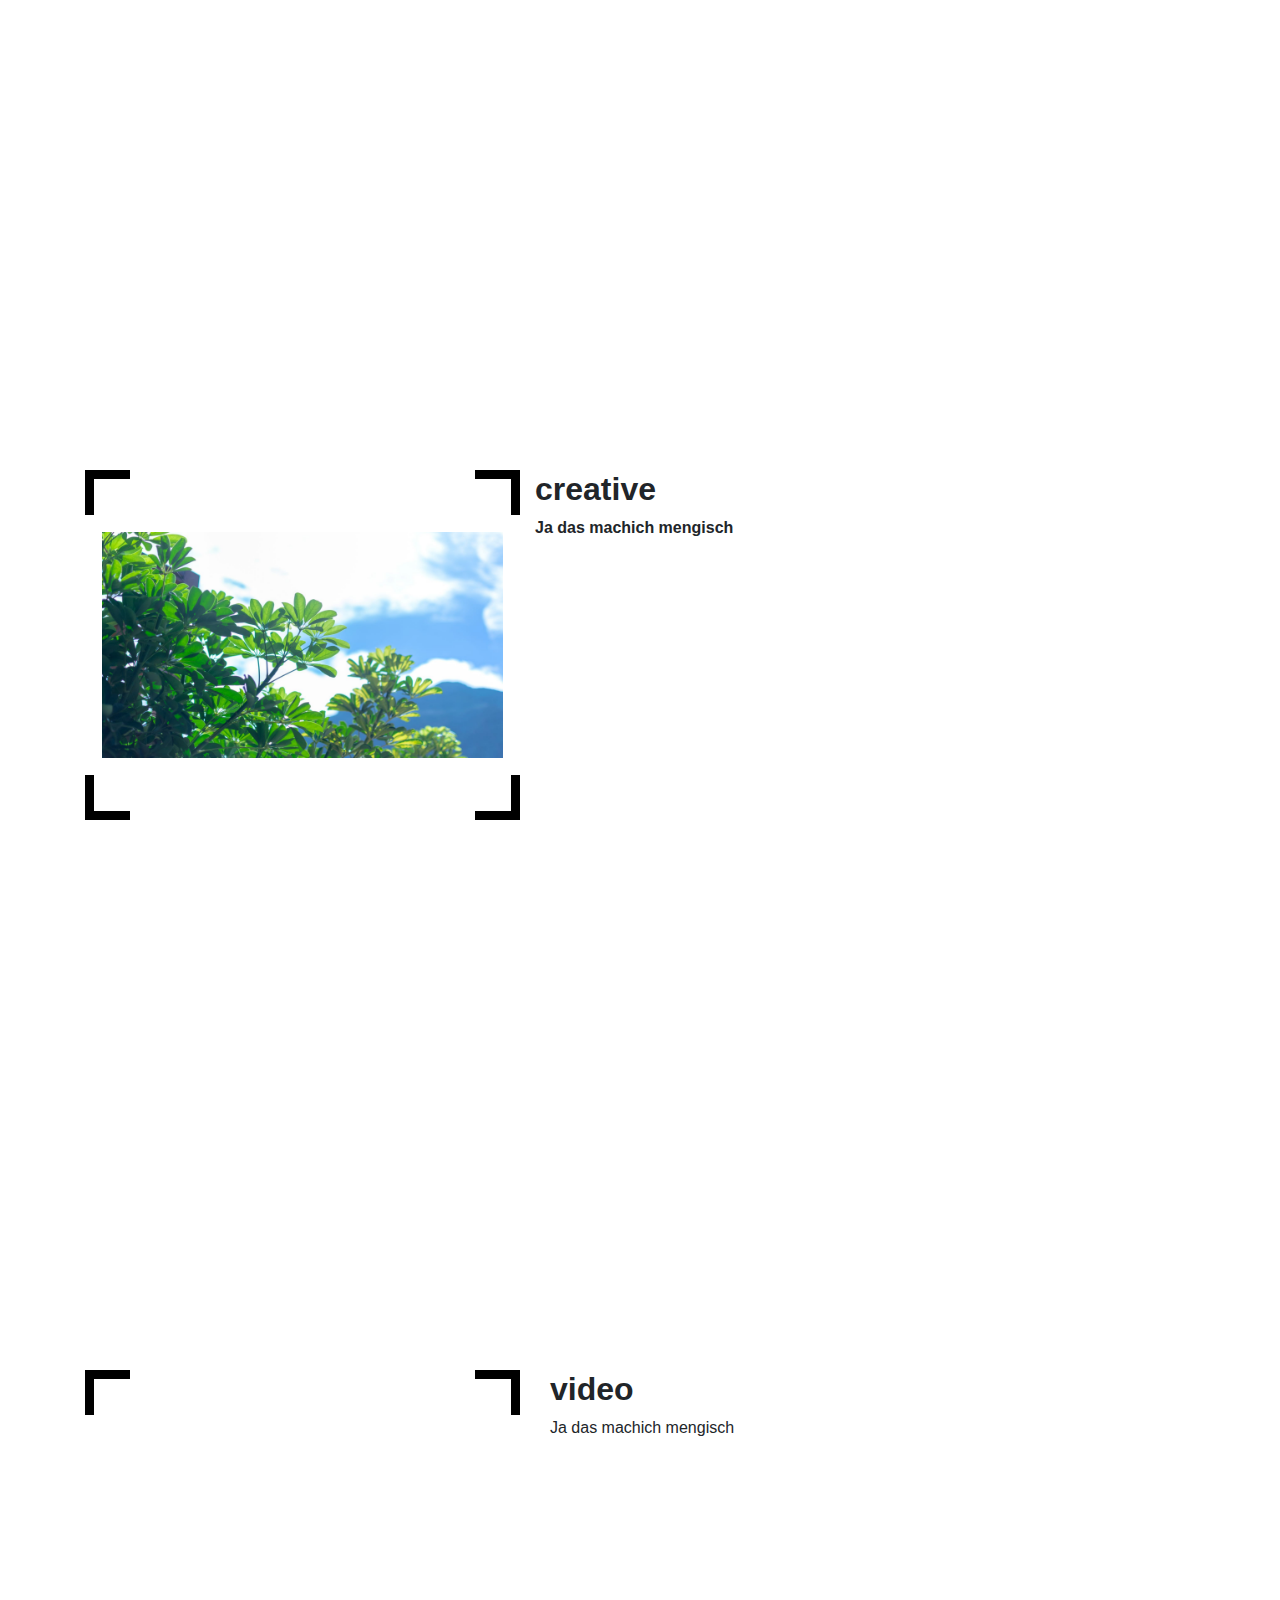
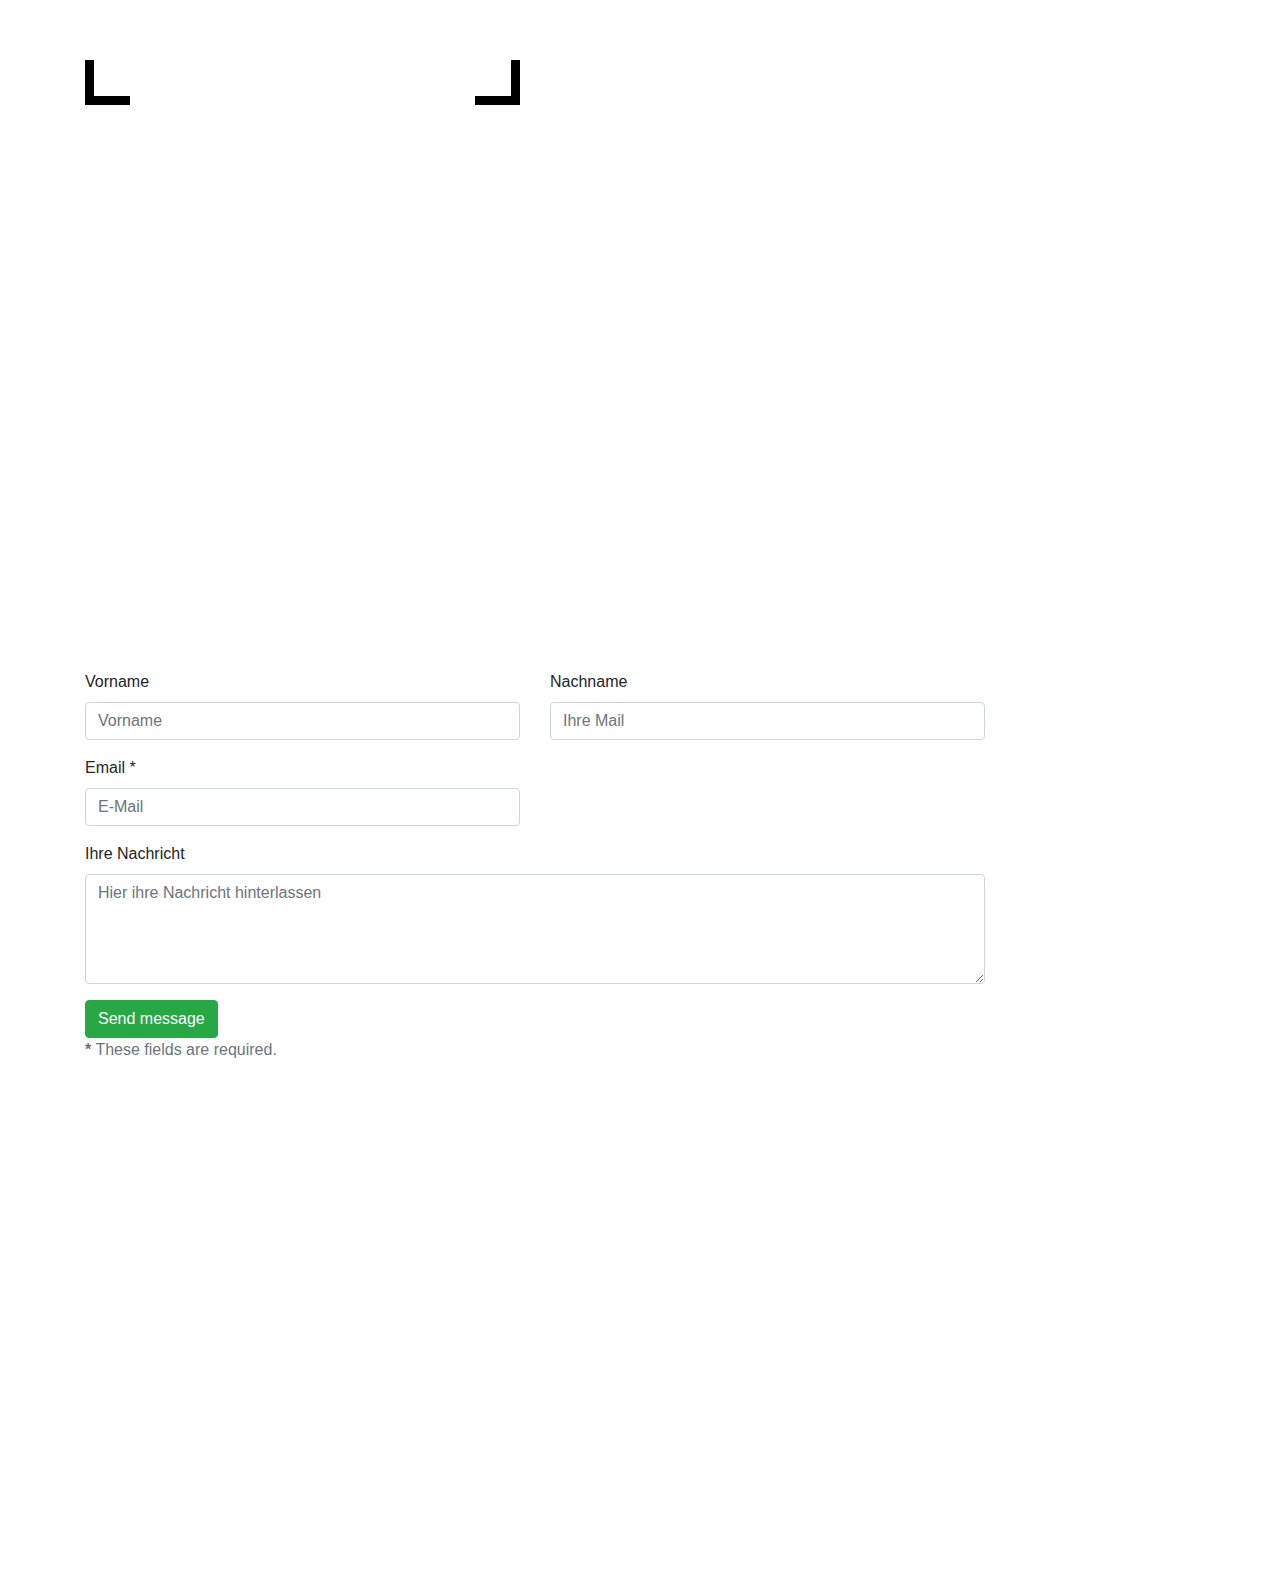
==== commit ae60ddf1: "Update index.html" ====
--- a/index.html
+++ b/index.html
@@ -64,7 +64,7 @@
         <svg version="1.1" class="corner" xmlns="http://www.w3.org/2000/svg" xmlns:xlink="http://www.w3.org/1999/xlink" x="0px" y="0px"viewBox="0 0 125 125" style="enable-background:new 0 0 125 125;" xml:space="preserve"><polygon points="0,125 100,125 125,125 125,100 125,0 100,0 100,100 0,100 "/></svg>
       </div>
     </div>
-    <div class="col-lg-6">
+    <div class="col-lg-6" class="img-size">
         <h2><strong>photography</strong></h2>
         <p>Ja das machich mengisch</p>
     </div>
--- a/CSS/main.css
+++ b/CSS/main.css
@@ -49,8 +49,15 @@
 }
 
 .center-img img{
-    margin-left: 10%;
+    padding: 4%;
 }
+
+
+
+video {
+    padding: 4%;
+}
+
 
 #pic1 {
     opacity: 0;
@@ -69,4 +76,8 @@
 .section-container {
     width: 100vh;
     height: 100vh;
+}
+
+.img-size {
+    padding: 10%;
 }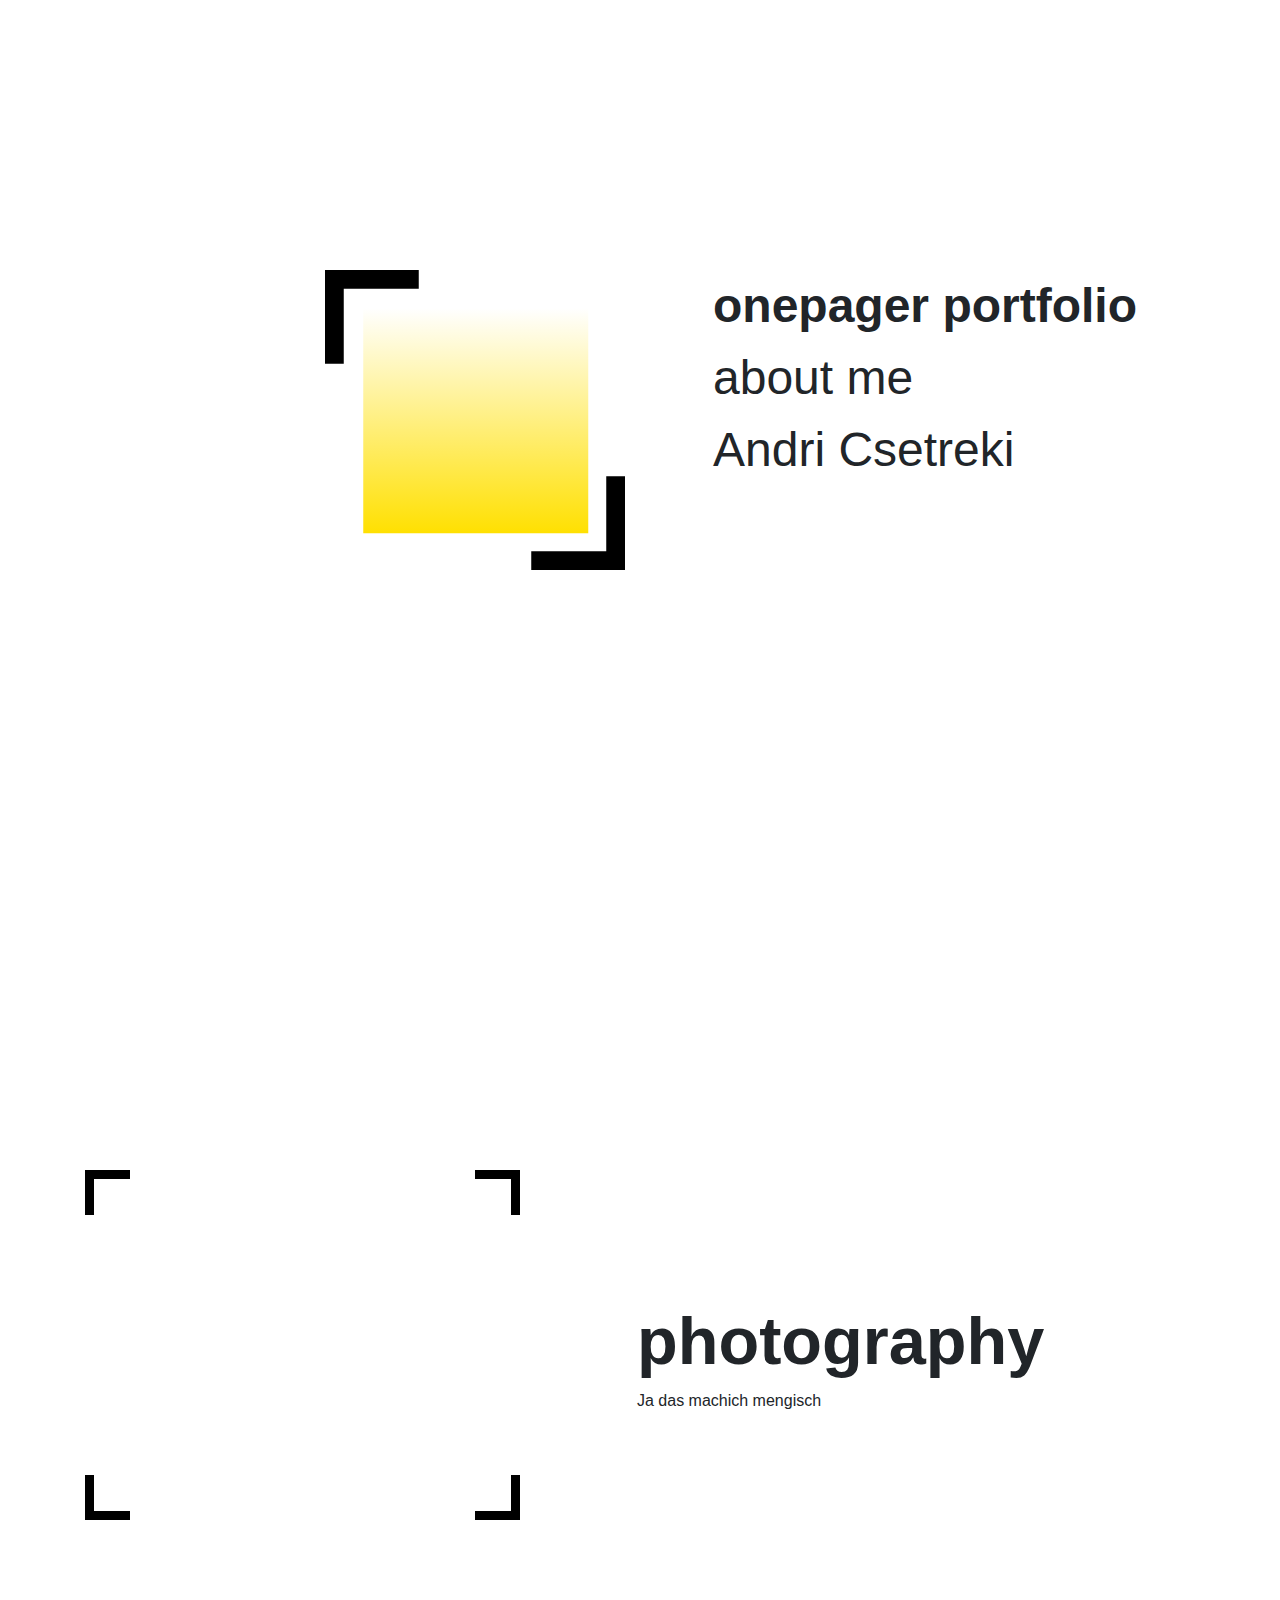
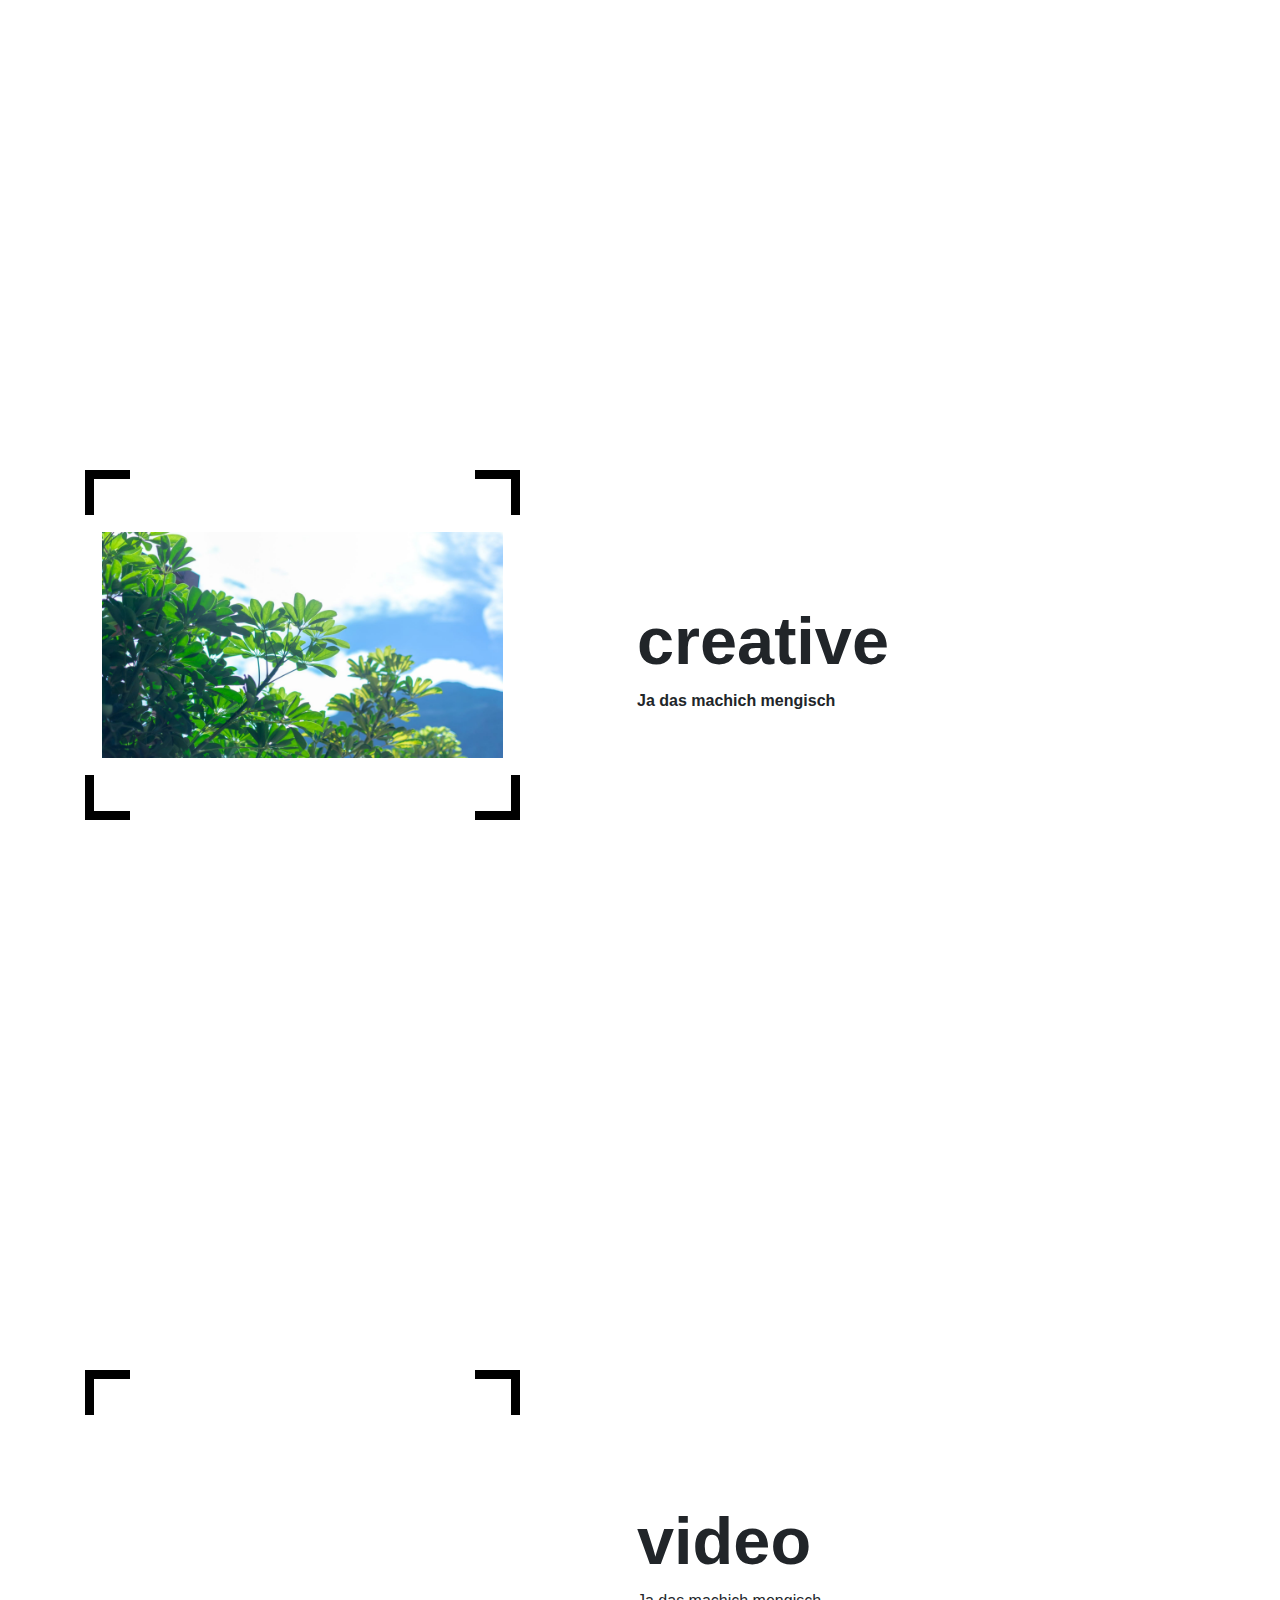
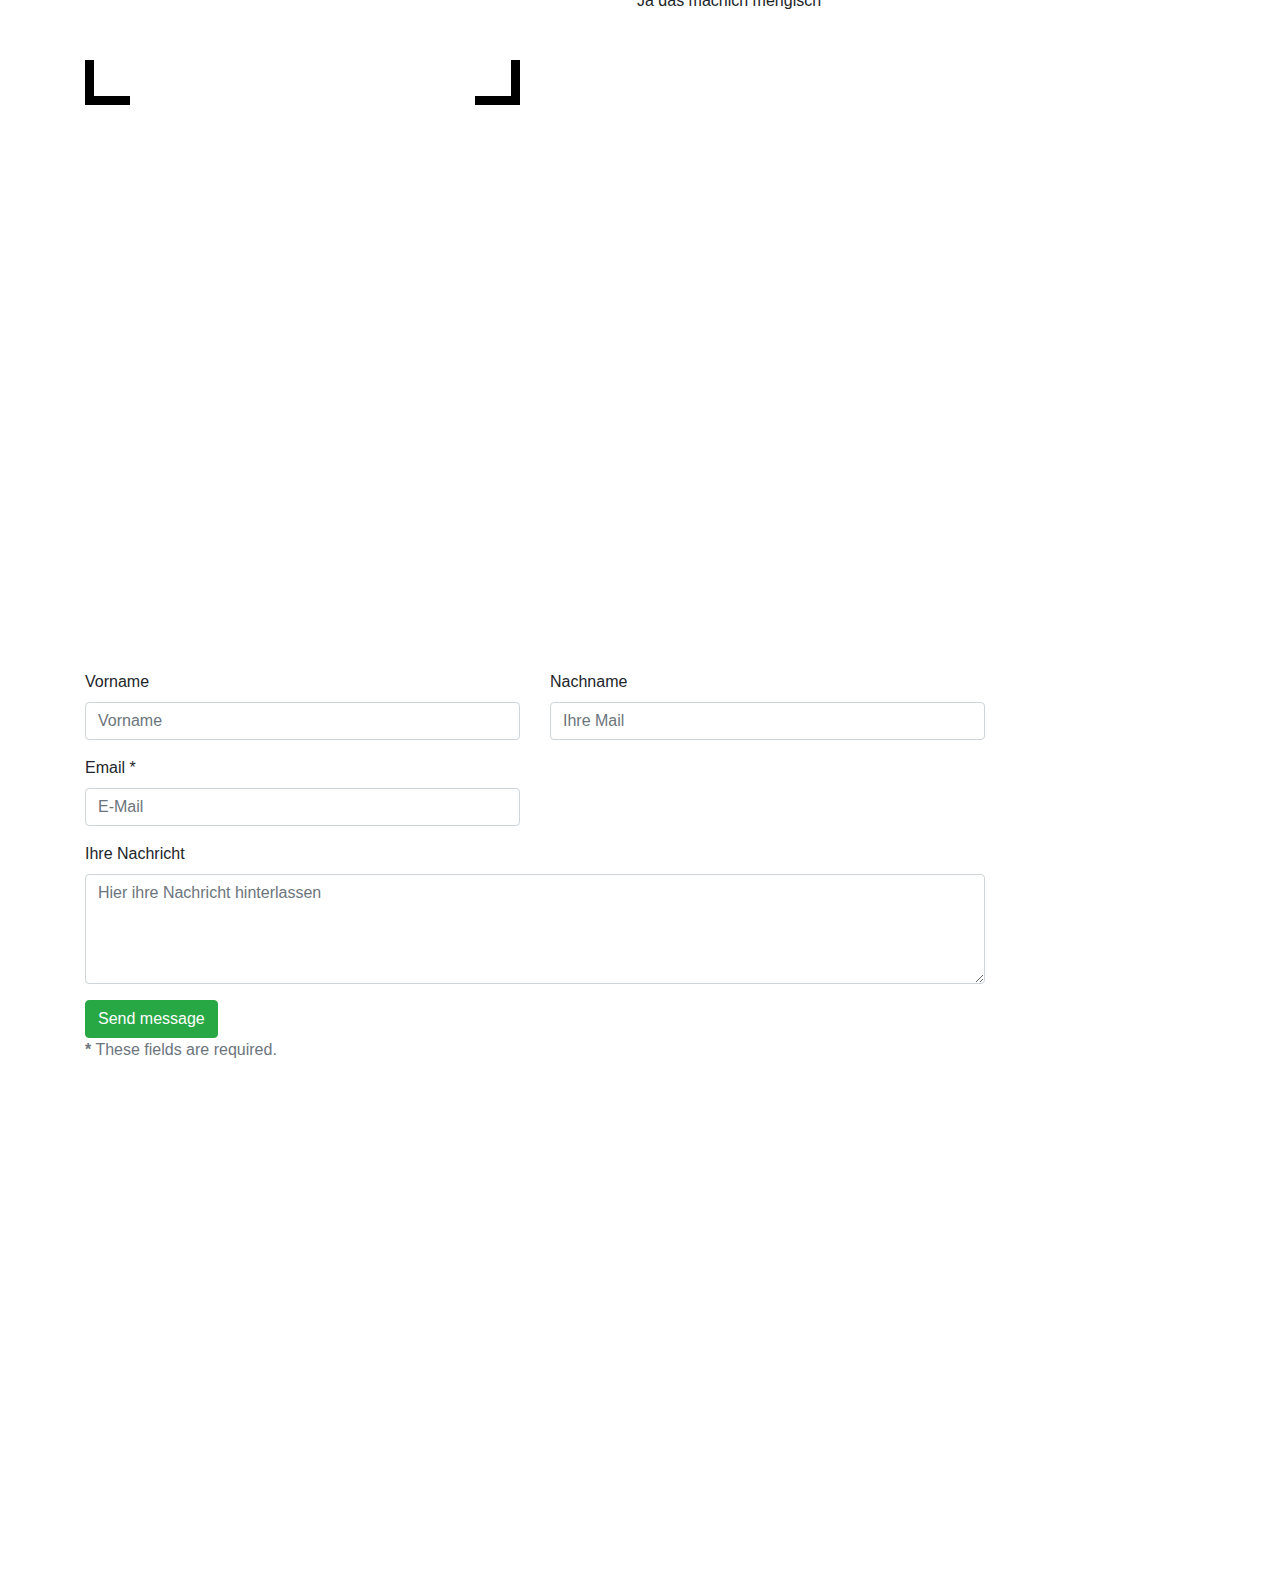
==== commit f7f3b183: "Update index.html" ====
--- a/index.html
+++ b/index.html
@@ -64,9 +64,11 @@
         <svg version="1.1" class="corner" xmlns="http://www.w3.org/2000/svg" xmlns:xlink="http://www.w3.org/1999/xlink" x="0px" y="0px"viewBox="0 0 125 125" style="enable-background:new 0 0 125 125;" xml:space="preserve"><polygon points="0,125 100,125 125,125 125,100 125,0 100,0 100,100 0,100 "/></svg>
       </div>
     </div>
-    <div class="col-lg-6" class="img-size">
+    <div class="col-lg-6">
+      <div class="img-size">
         <h2><strong>photography</strong></h2>
         <p>Ja das machich mengisch</p>
+      </div>
     </div>
     
   </div>
@@ -94,9 +96,11 @@
             </div>
           </div>
        
-        <div class="d-flex flex-column">
+        <div class="col-lg-6">
+          <div class="img-size">
           <h2><strong>creative</strong></h2>
         <b><p>Ja das machich mengisch</p></b>
+      </div>
         </div>
       </div>
       </div>
@@ -128,8 +132,10 @@
       
 
         <div class="col-lg-6" class="align-content-center">
+          <div class="img-size">
             <h2><strong>video</strong></h2>
             <p>Ja das machich mengisch</p>
+          </div>
         </div>
       </div>
       </div>
--- a/CSS/main.css
+++ b/CSS/main.css
@@ -36,8 +36,8 @@
 }
 
 
-h2 {
-    font-size: 20pt;
+h2 strong{
+    font-size: 50pt;
 }
 
 
@@ -79,5 +79,6 @@
 }
 
 .img-size {
-    padding: 10%;
+    margin-top: 30%;
+    margin-left: 20%;   
 }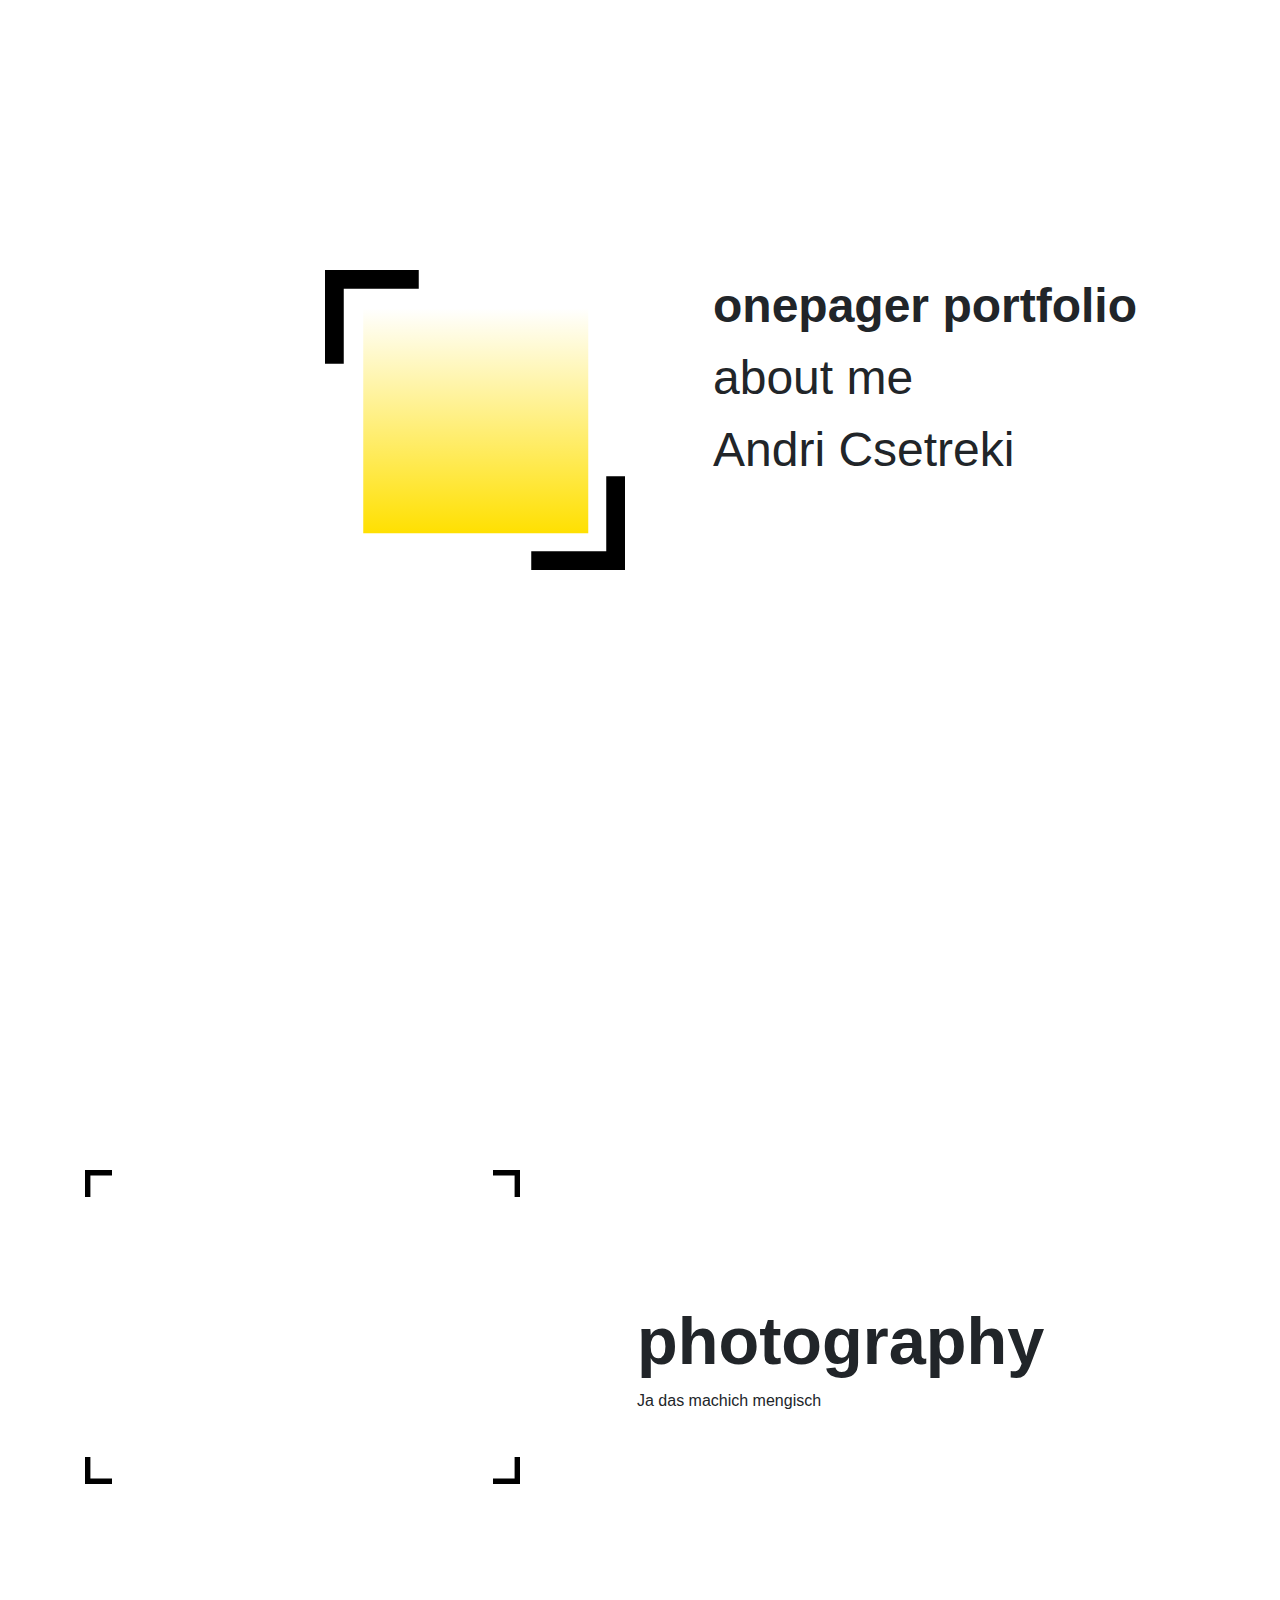
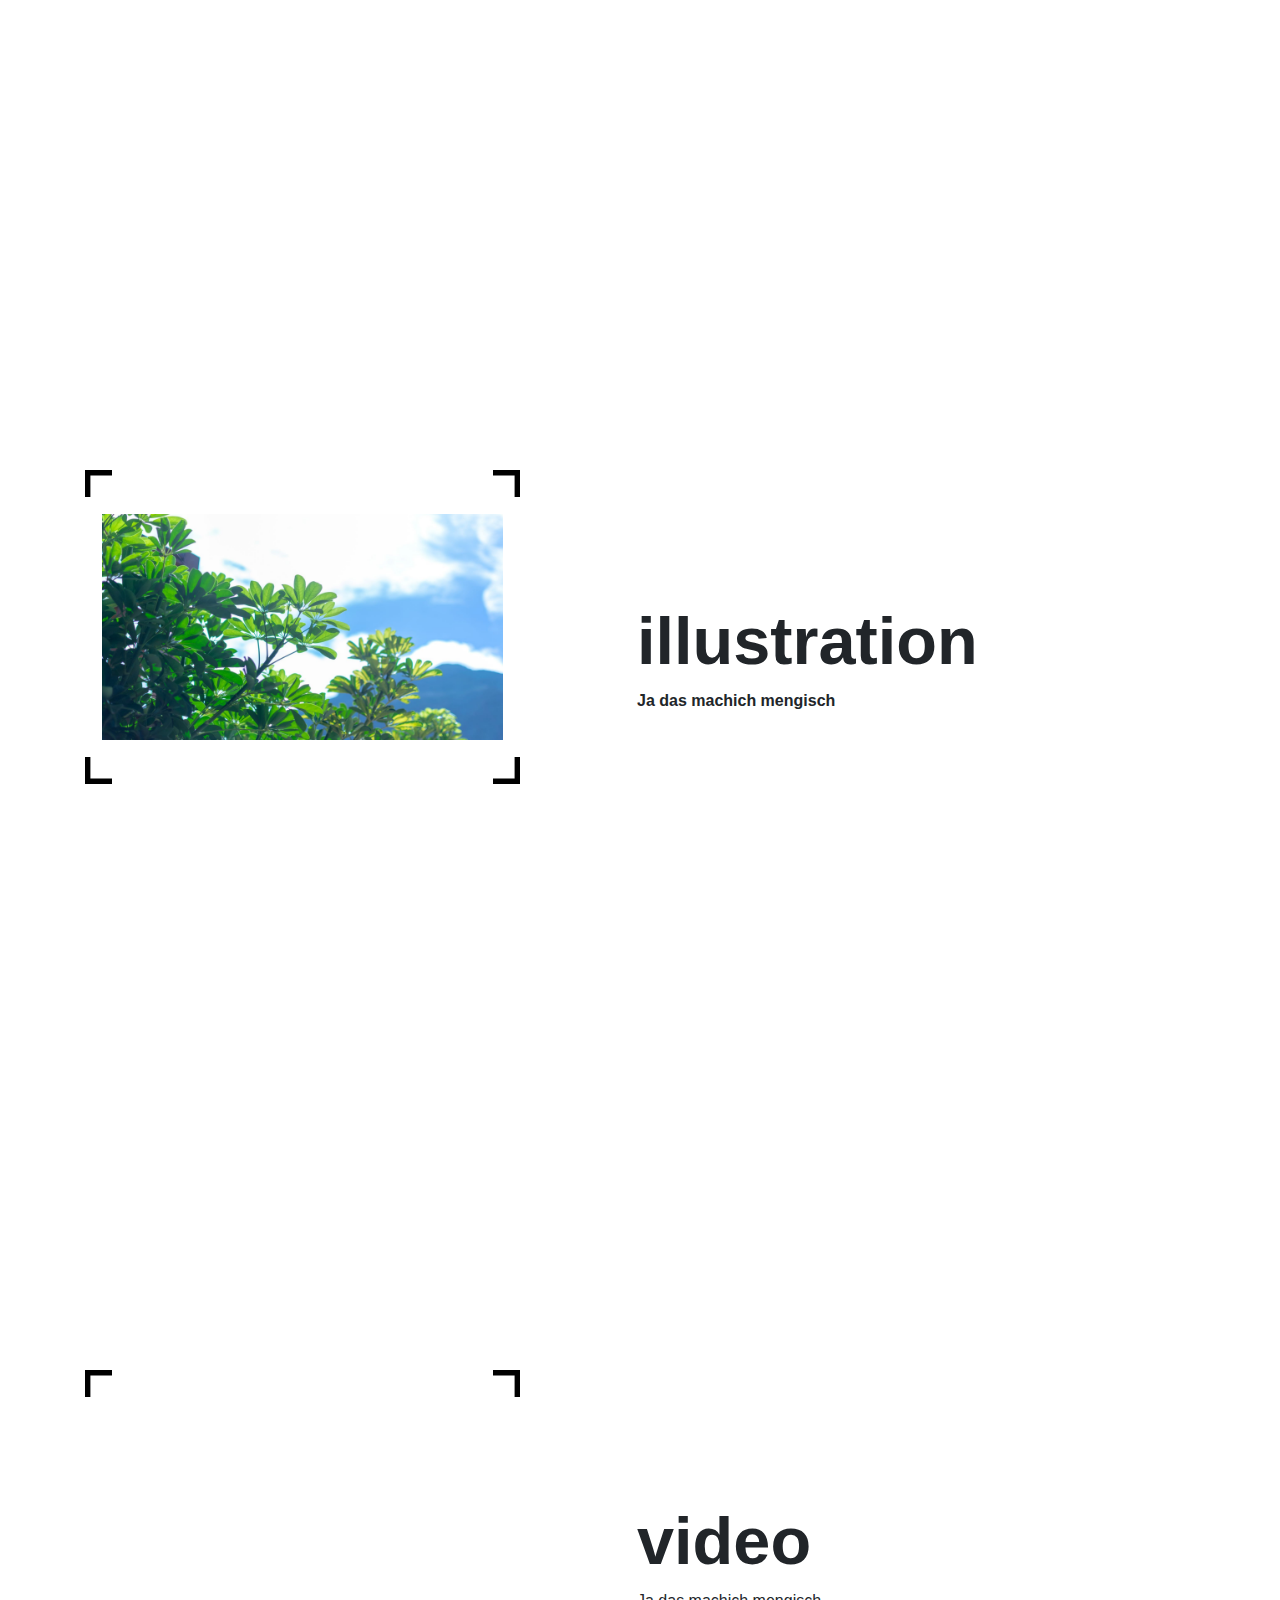
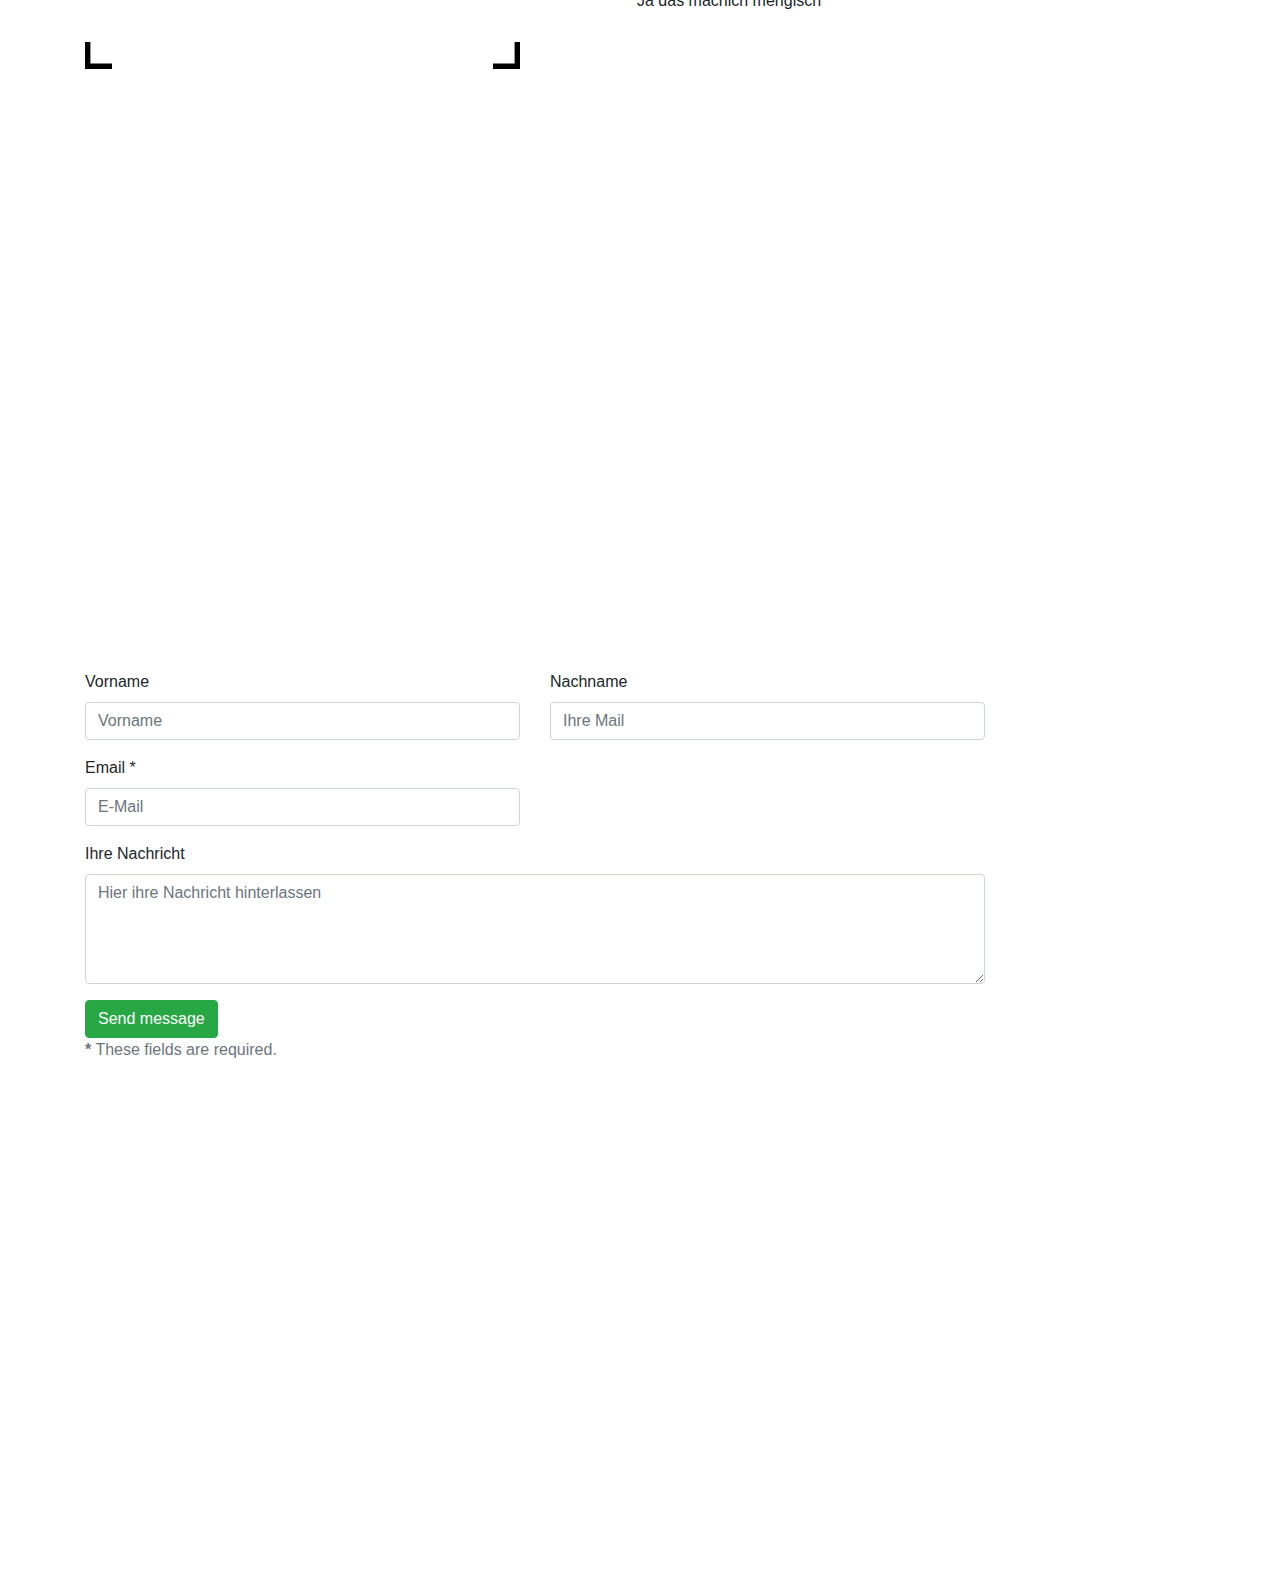
==== commit 9223bfbf: "Update index.html" ====
--- a/index.html
+++ b/index.html
@@ -6,11 +6,11 @@
     <meta content="" name="keywords">
     <meta content="" name="description">
     <title>Andri Csetreki - Welcome</title>
+    <link rel="stylesheet" href="https://stackpath.bootstrapcdn.com/bootstrap/4.3.1/css/bootstrap.min.css" integrity="sha384-ggOyR0iXCbMQv3Xipma34MD+dH/1fQ784/j6cY/iJTQUOhcWr7x9JvoRxT2MZw1T" crossorigin="anonymous">
     <link rel="stylesheet" href="CSS/main.css">
-    <link rel="stylesheet" href="CSS/square.css">
-    <link rel="stylesheet" href="https://stackpath.bootstrapcdn.com/bootstrap/4.3.1/css/bootstrap.min.css" integrity="sha384-ggOyR0iXCbMQv3Xipma34MD+dH/1fQ784/j6cY/iJTQUOhcWr7x9JvoRxT2MZw1T" crossorigin="anonymous">
     <script src="https://ajax.googleapis.com/ajax/libs/jquery/3.4.1/jquery.min.js"></script>
     <script src="https://code.jquery.com/jquery-3.4.1.js" integrity="sha256-WpOohJOqMqqyKL9FccASB9O0KwACQJpFTUBLTYOVvVU=" crossorigin="anonymous"></script>
+    <script src="https://stackpath.bootstrapcdn.com/bootstrap/4.4.1/js/bootstrap.min.js" integrity="sha384-wfSDF2E50Y2D1uUdj0O3uMBJnjuUD4Ih7YwaYd1iqfktj0Uod8GCExl3Og8ifwB6" crossorigin="anonymous"></script>
     <script rel="text/javascript" src="script/main.js"></script>
   </head>
 
@@ -56,7 +56,21 @@
       </div>
 
       <div class="center-img" id="pic1">
-        <img src="media/photo/pic1.jpg" alt="picture">
+        <div id="myCarousel" class="carousel slide" data-ride="carousel">
+          <div id="carouselExampleSlidesOnly" class="carousel slide" data-ride="carousel">
+            <div class="carousel-inner">
+              <div class="carousel-item active">
+                  <img src="media/photo/pic1.jpg" class="d-block w-100" alt="...">
+              </div>
+              <div class="carousel-item">
+                <img src="media/photo/pic2.jpg" class="d-block w-100" alt="...">
+              </div>
+              <div class="carousel-item">
+                <img src="media/photo/pic3.jpg" class="d-block w-100" alt="...">
+              </div>
+            </div>
+          </div>
+          </div>
       </div>
       
       <div class="corner-position">
@@ -74,6 +88,7 @@
   </div>
 </div>
 </div>
+
 
 <!-- Section Creative -->
 
@@ -86,7 +101,7 @@
               <svg version="1.1" class="corner" xmlns="http://www.w3.org/2000/svg" xmlns:xlink="http://www.w3.org/1999/xlink" x="0px" y="0px"viewBox="0 0 125 125" style="enable-background:new 0 0 125 125;" xml:space="preserve"><polygon points="0,0 100,0 125,0 125,25 125,125 100,125 100,25 0,25 "/></svg>
             </div>
       
-            <div class="center-img" id="pic2">
+            <div class="center-img" id="pic2" class="background">
               <img src="media/photo/pic2.jpg" alt="picture">
             </div>
             
@@ -98,7 +113,7 @@
        
         <div class="col-lg-6">
           <div class="img-size">
-          <h2><strong>creative</strong></h2>
+          <h2><strong>illustration</strong></h2>
         <b><p>Ja das machich mengisch</p></b>
       </div>
         </div>
--- a/CSS/main.css
+++ b/CSS/main.css
@@ -26,8 +26,8 @@
 }
 
 .corner {
-    width: 5vh;
-    height: 5vh;
+    width: 3vh;
+    height: 3vh;
 }
 
 .container-space {
@@ -81,4 +81,9 @@
 .img-size {
     margin-top: 30%;
     margin-left: 20%;   
+}
+
+
+.background {
+   background-color: yellow; 
 }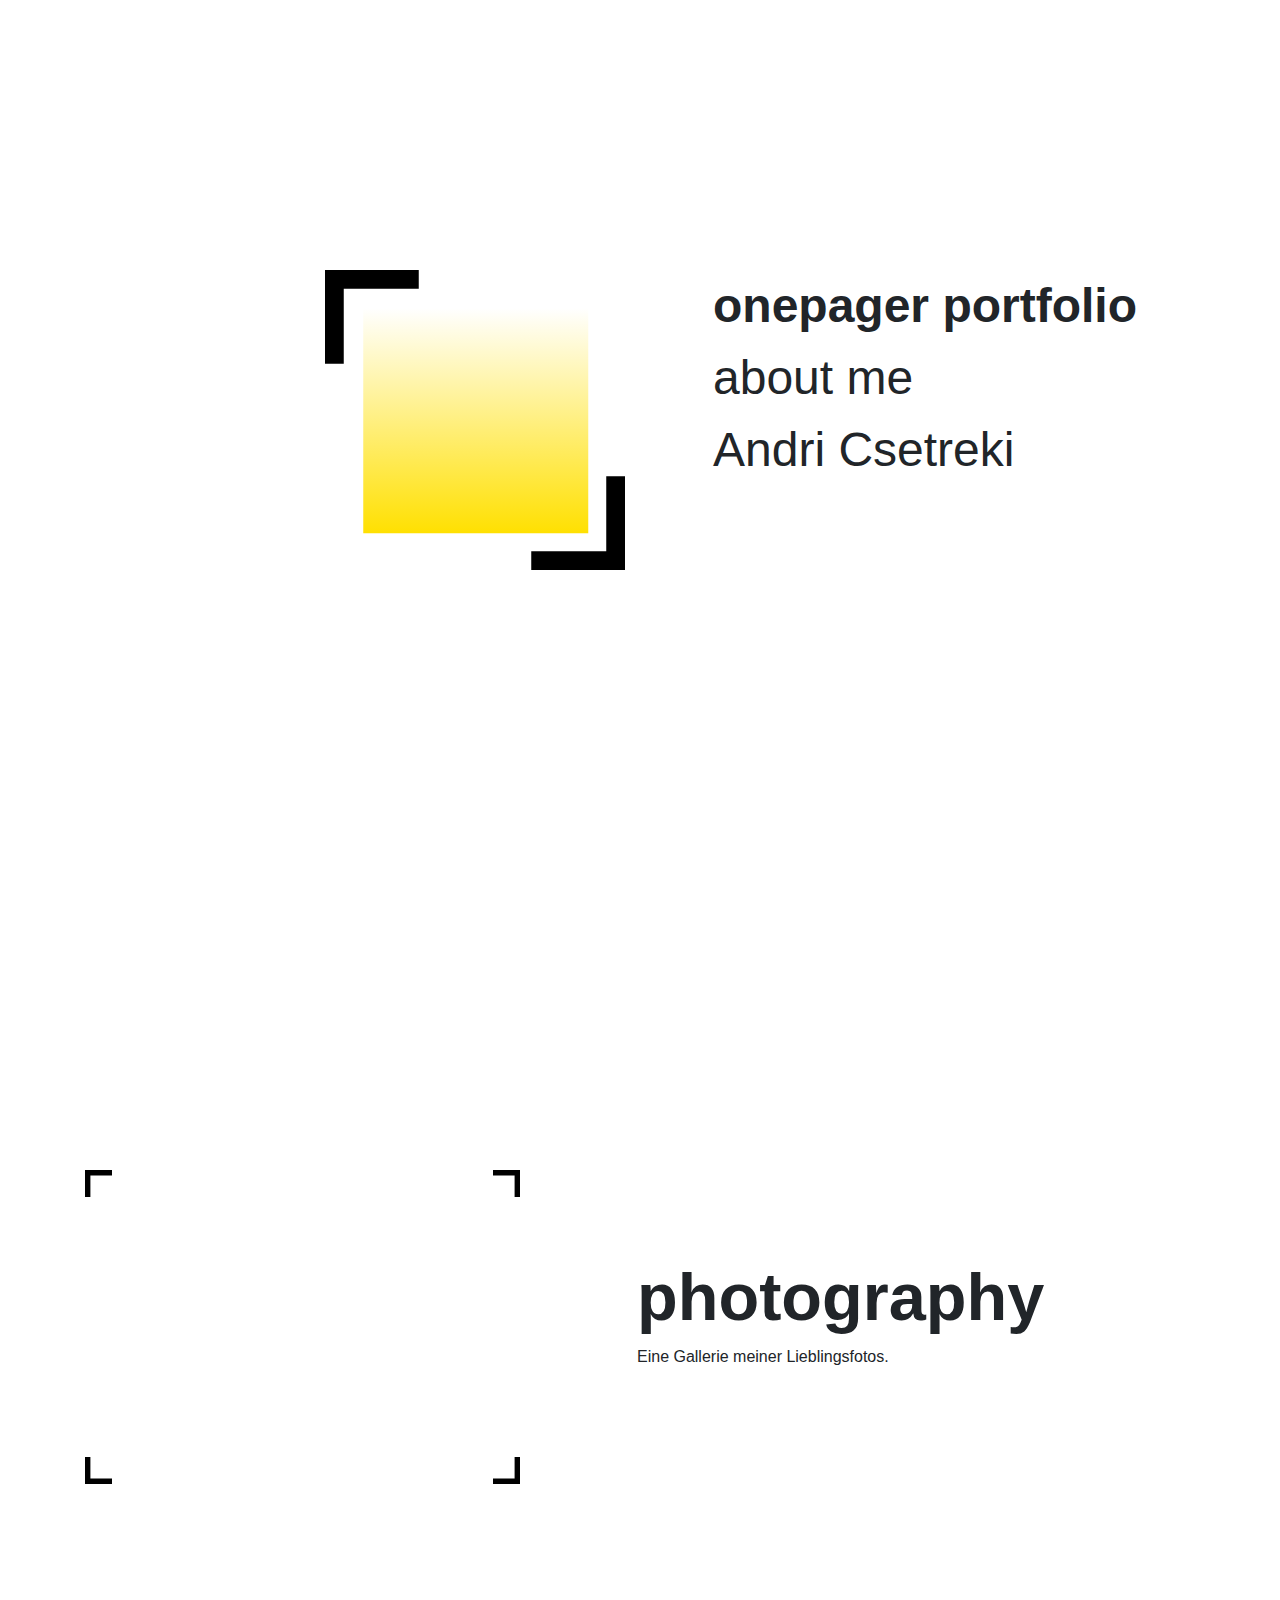
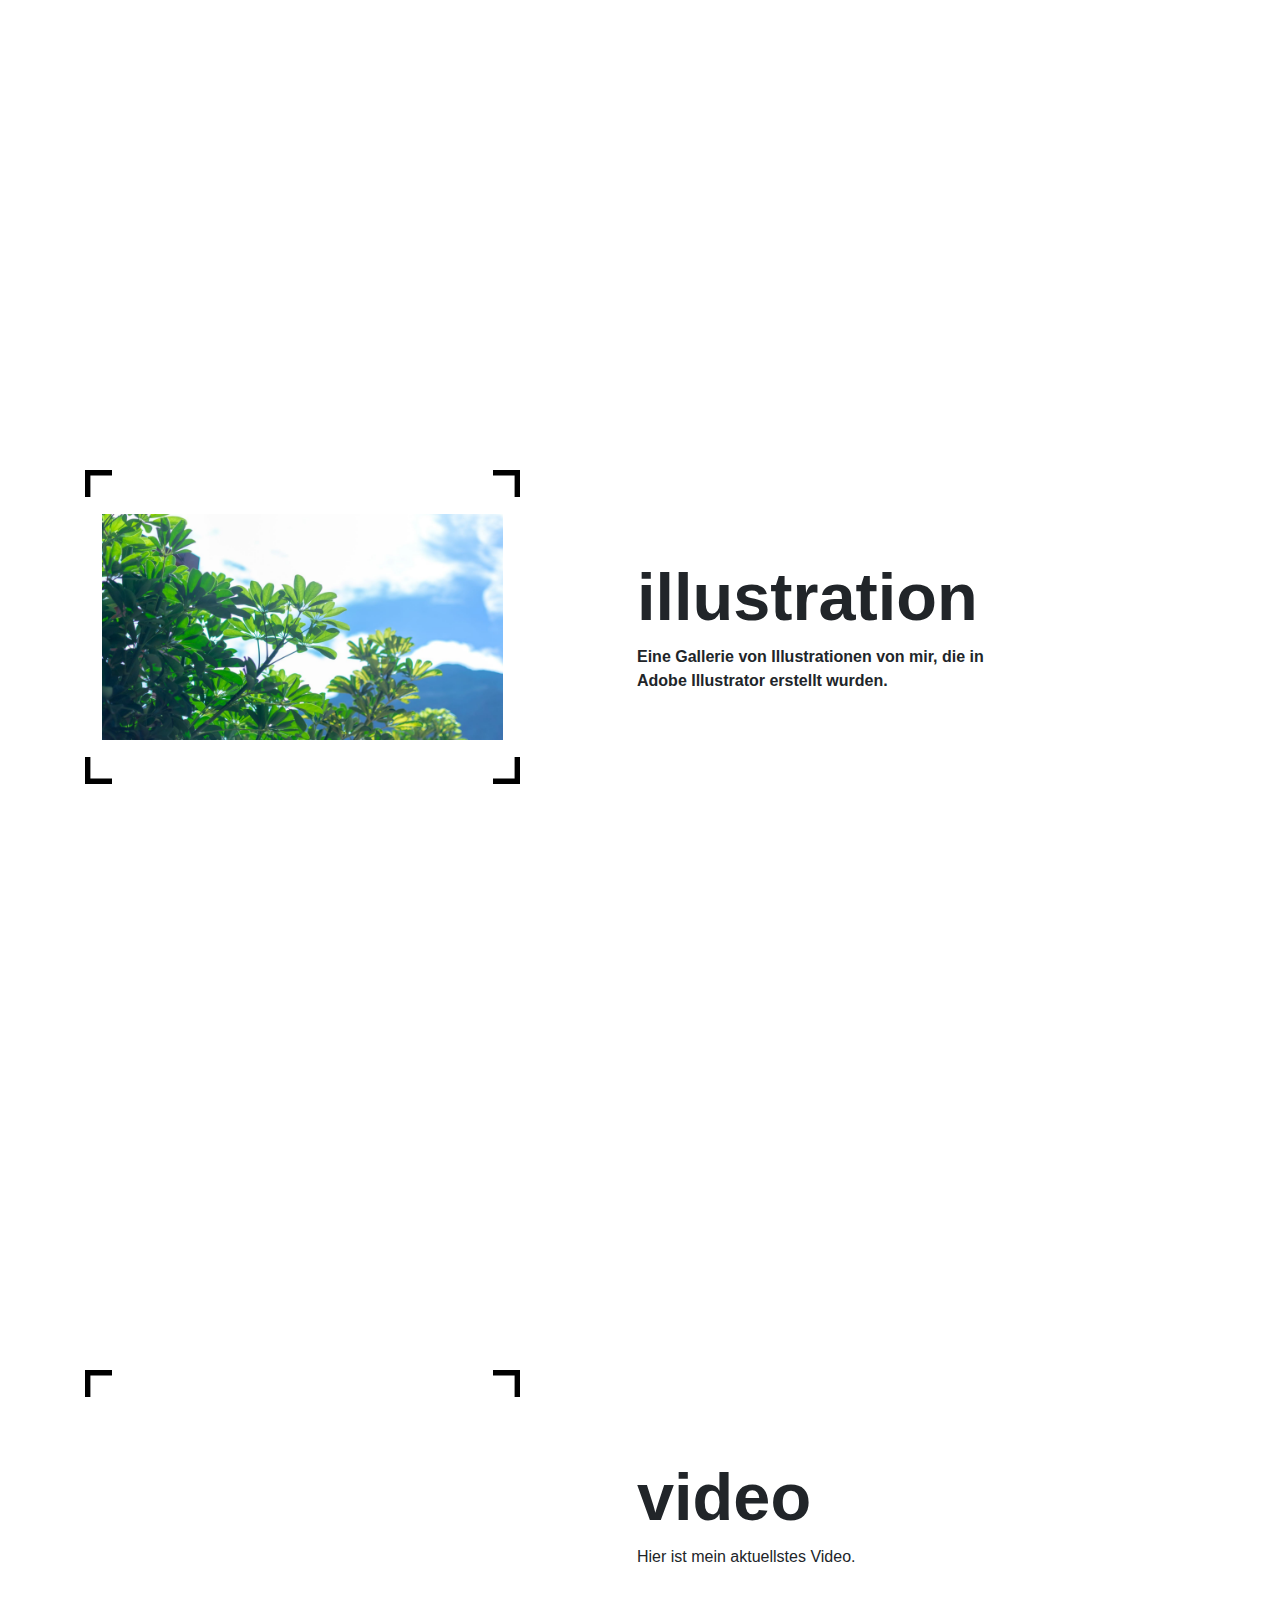
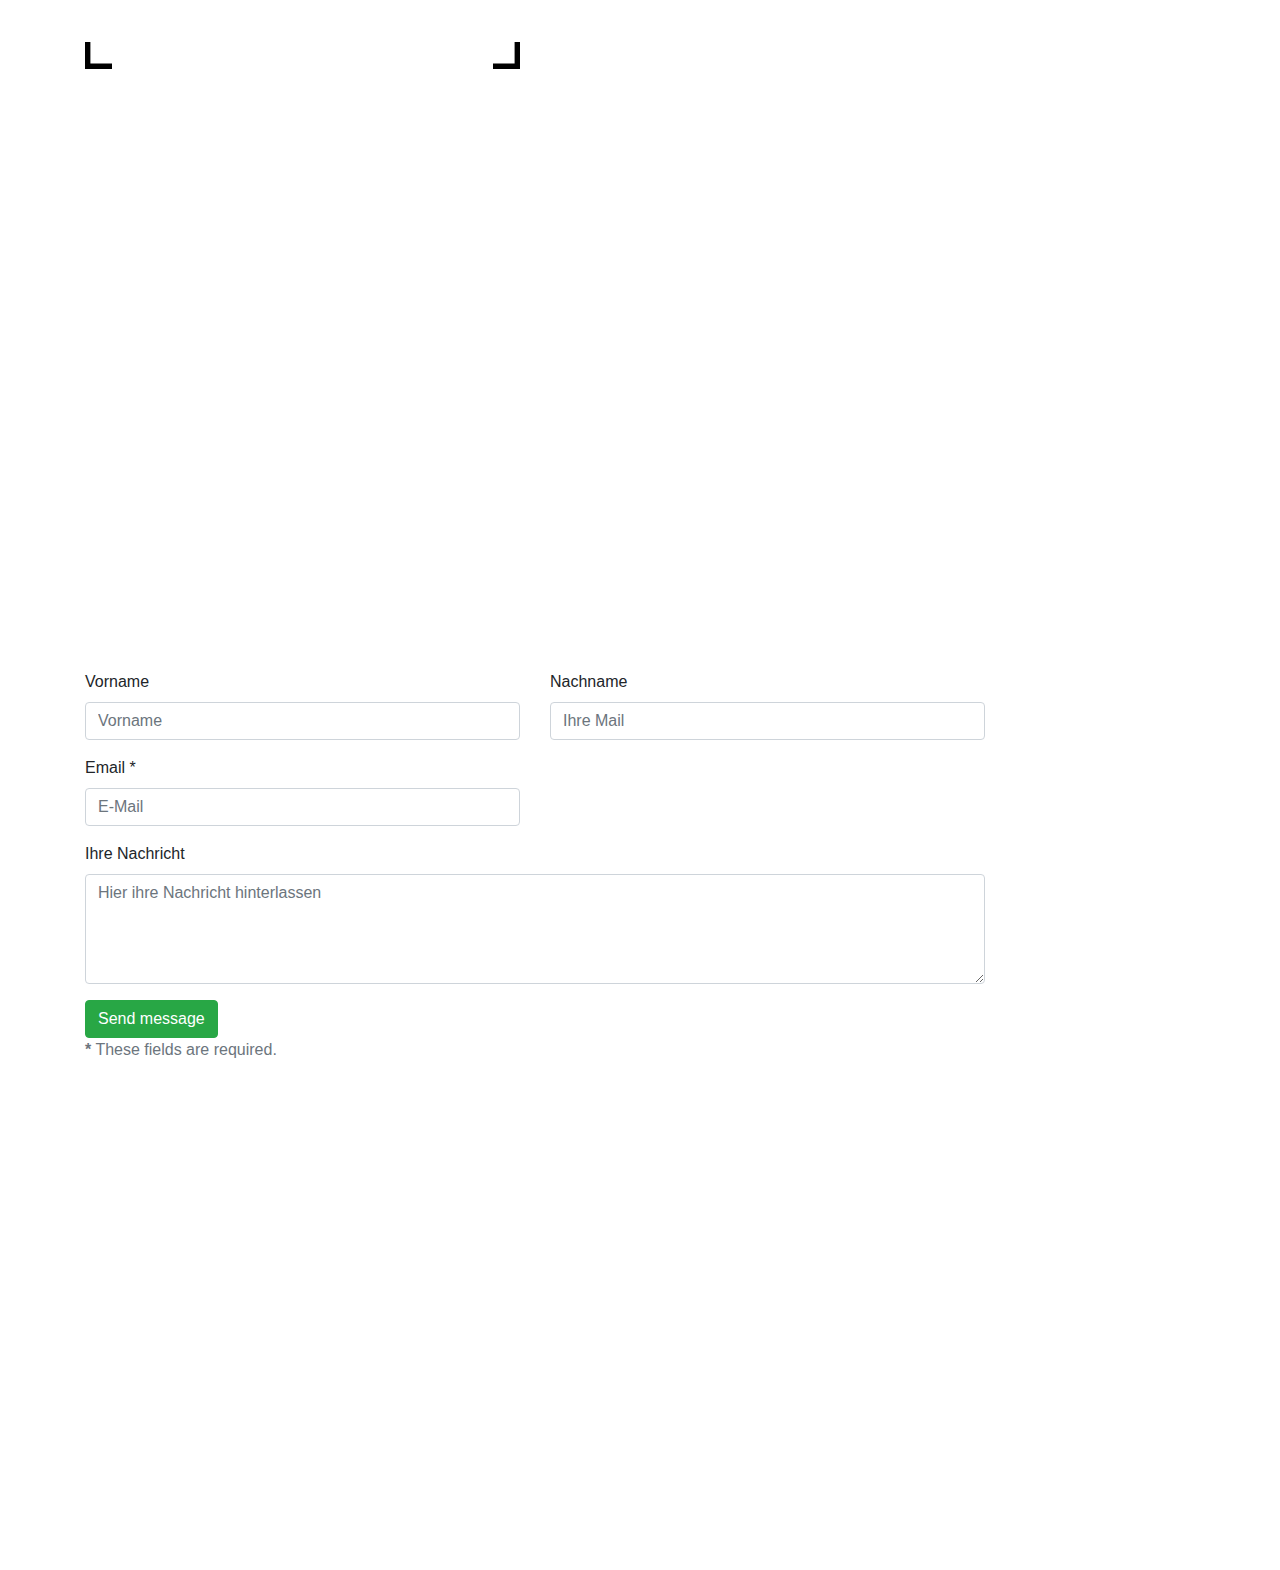
==== commit fb054cf3: "Update index.html" ====
--- a/index.html
+++ b/index.html
@@ -60,13 +60,13 @@
           <div id="carouselExampleSlidesOnly" class="carousel slide" data-ride="carousel">
             <div class="carousel-inner">
               <div class="carousel-item active">
-                  <img src="media/photo/pic1.jpg" class="d-block w-100" alt="...">
-              </div>
-              <div class="carousel-item">
-                <img src="media/photo/pic2.jpg" class="d-block w-100" alt="...">
+                  <img src="media/photo/pic2.jpg" class="d-block w-100" alt="...">
               </div>
               <div class="carousel-item">
                 <img src="media/photo/pic3.jpg" class="d-block w-100" alt="...">
+              </div>
+              <div class="carousel-item">
+                <img src="media/photo/pic4.jpg" class="d-block w-100" alt="...">
               </div>
             </div>
           </div>
@@ -81,7 +81,7 @@
     <div class="col-lg-6">
       <div class="img-size">
         <h2><strong>photography</strong></h2>
-        <p>Ja das machich mengisch</p>
+        <p>Eine Gallerie meiner Lieblingsfotos.</p>
       </div>
     </div>
     
@@ -114,7 +114,7 @@
         <div class="col-lg-6">
           <div class="img-size">
           <h2><strong>illustration</strong></h2>
-        <b><p>Ja das machich mengisch</p></b>
+        <b><p>Eine Gallerie von Illustrationen von mir, die in Adobe Illustrator erstellt wurden.</p></b>
       </div>
         </div>
       </div>
@@ -149,7 +149,7 @@
         <div class="col-lg-6" class="align-content-center">
           <div class="img-size">
             <h2><strong>video</strong></h2>
-            <p>Ja das machich mengisch</p>
+            <p>Hier ist mein aktuellstes Video.</p>
           </div>
         </div>
       </div>
--- a/CSS/main.css
+++ b/CSS/main.css
@@ -79,7 +79,7 @@
 }
 
 .img-size {
-    margin-top: 30%;
+    margin-top: 20%;
     margin-left: 20%;   
 }
 
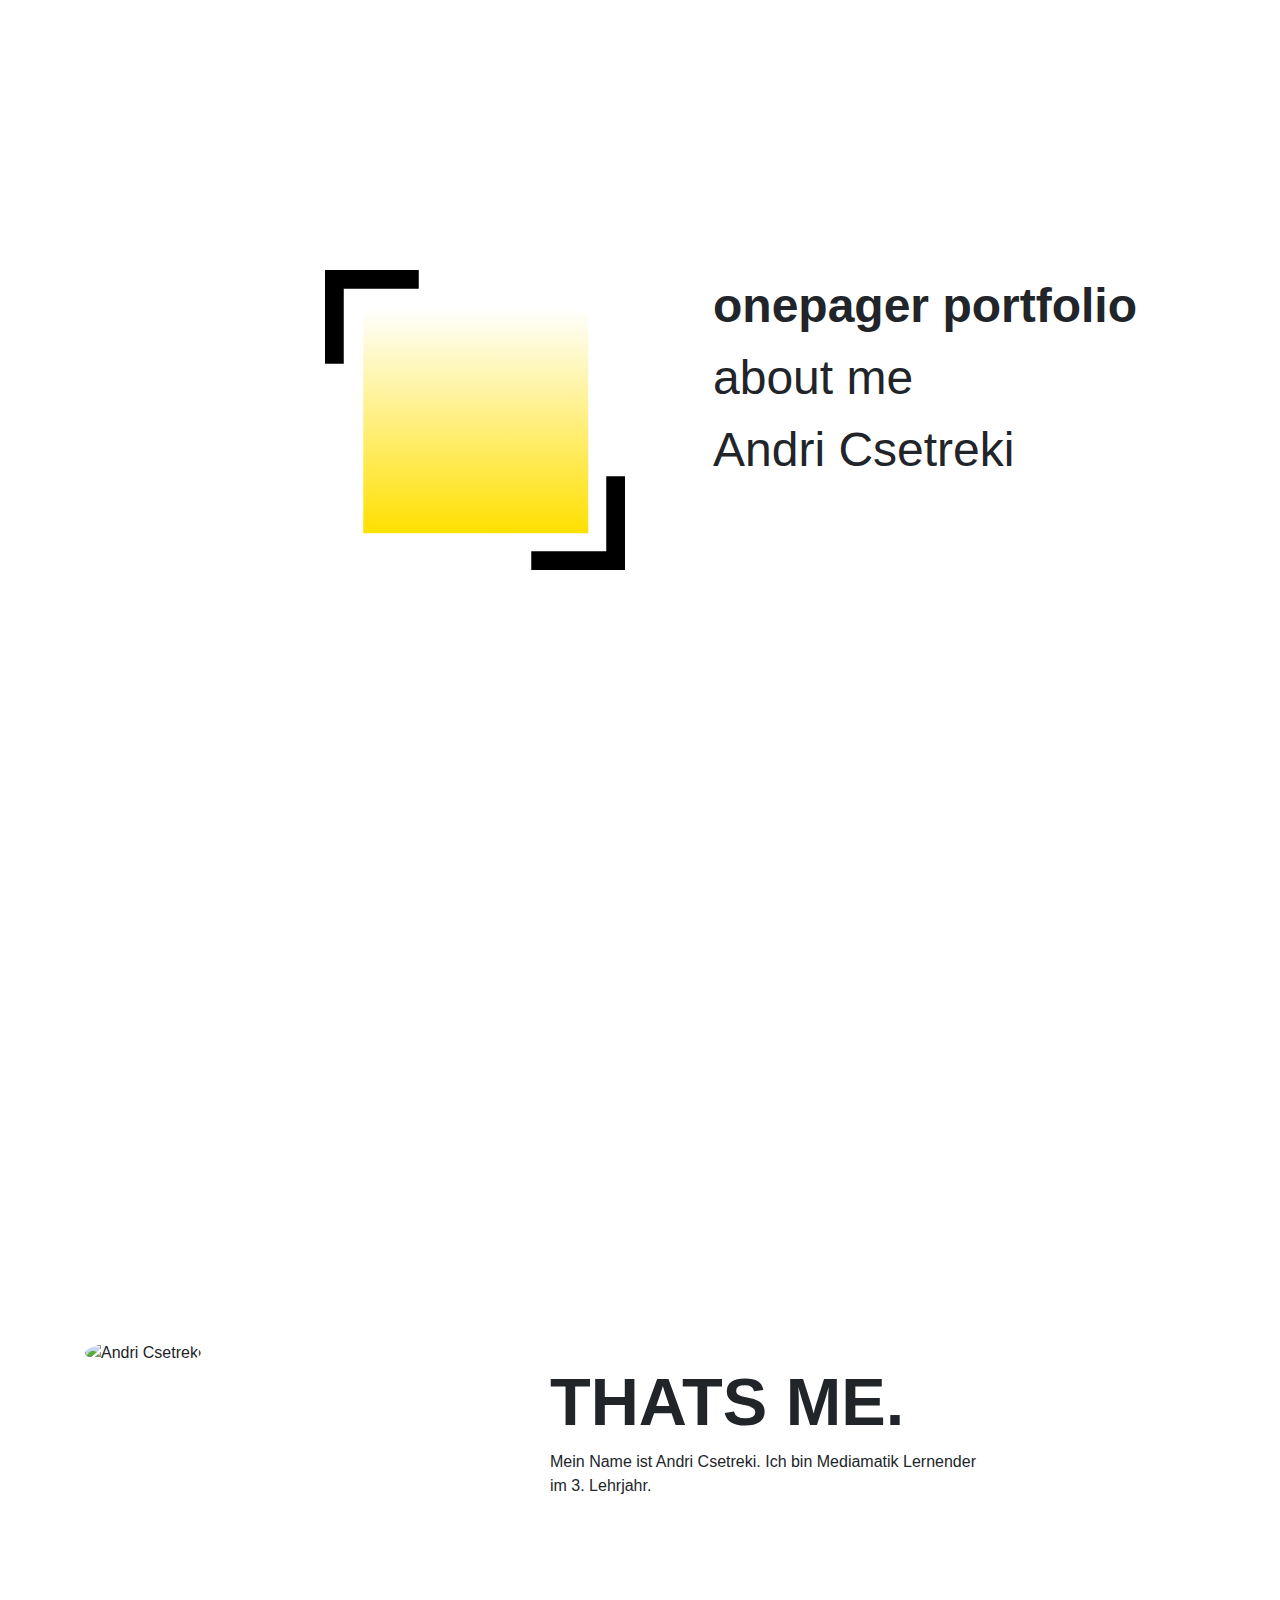
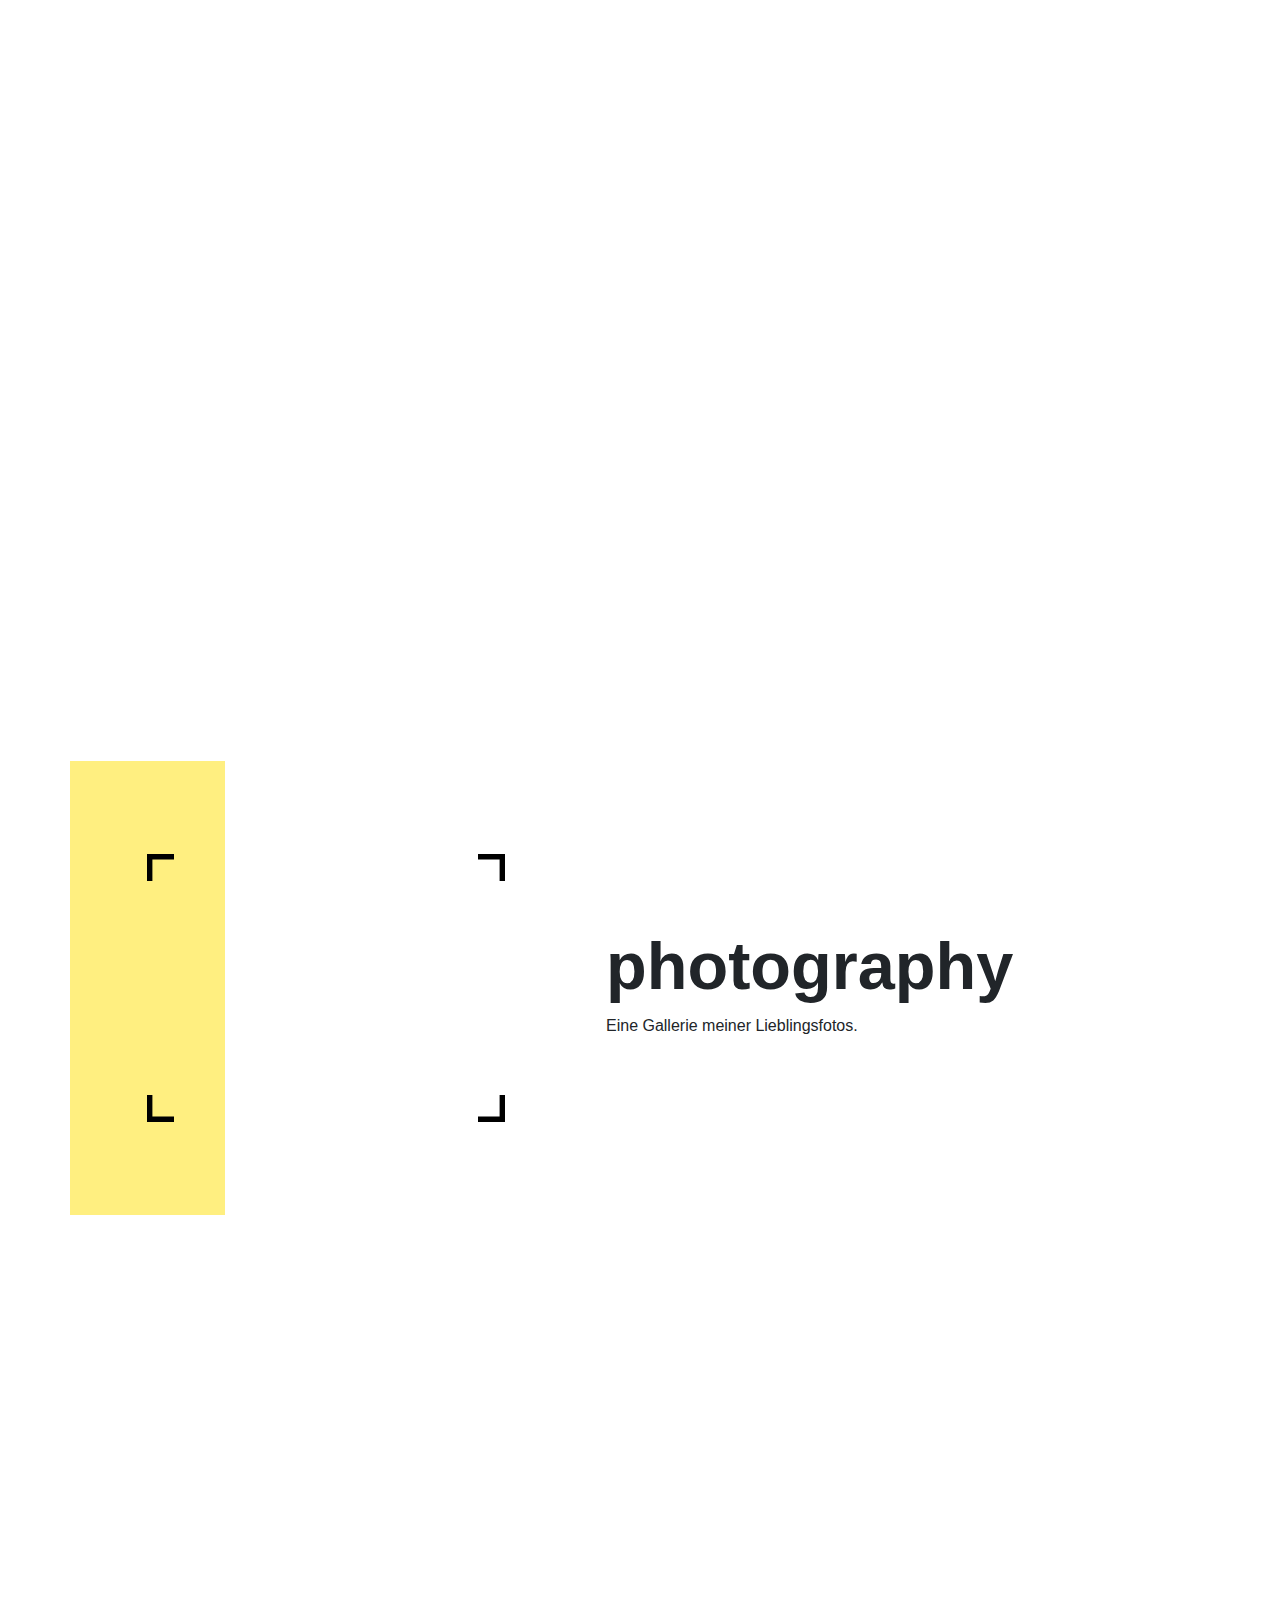
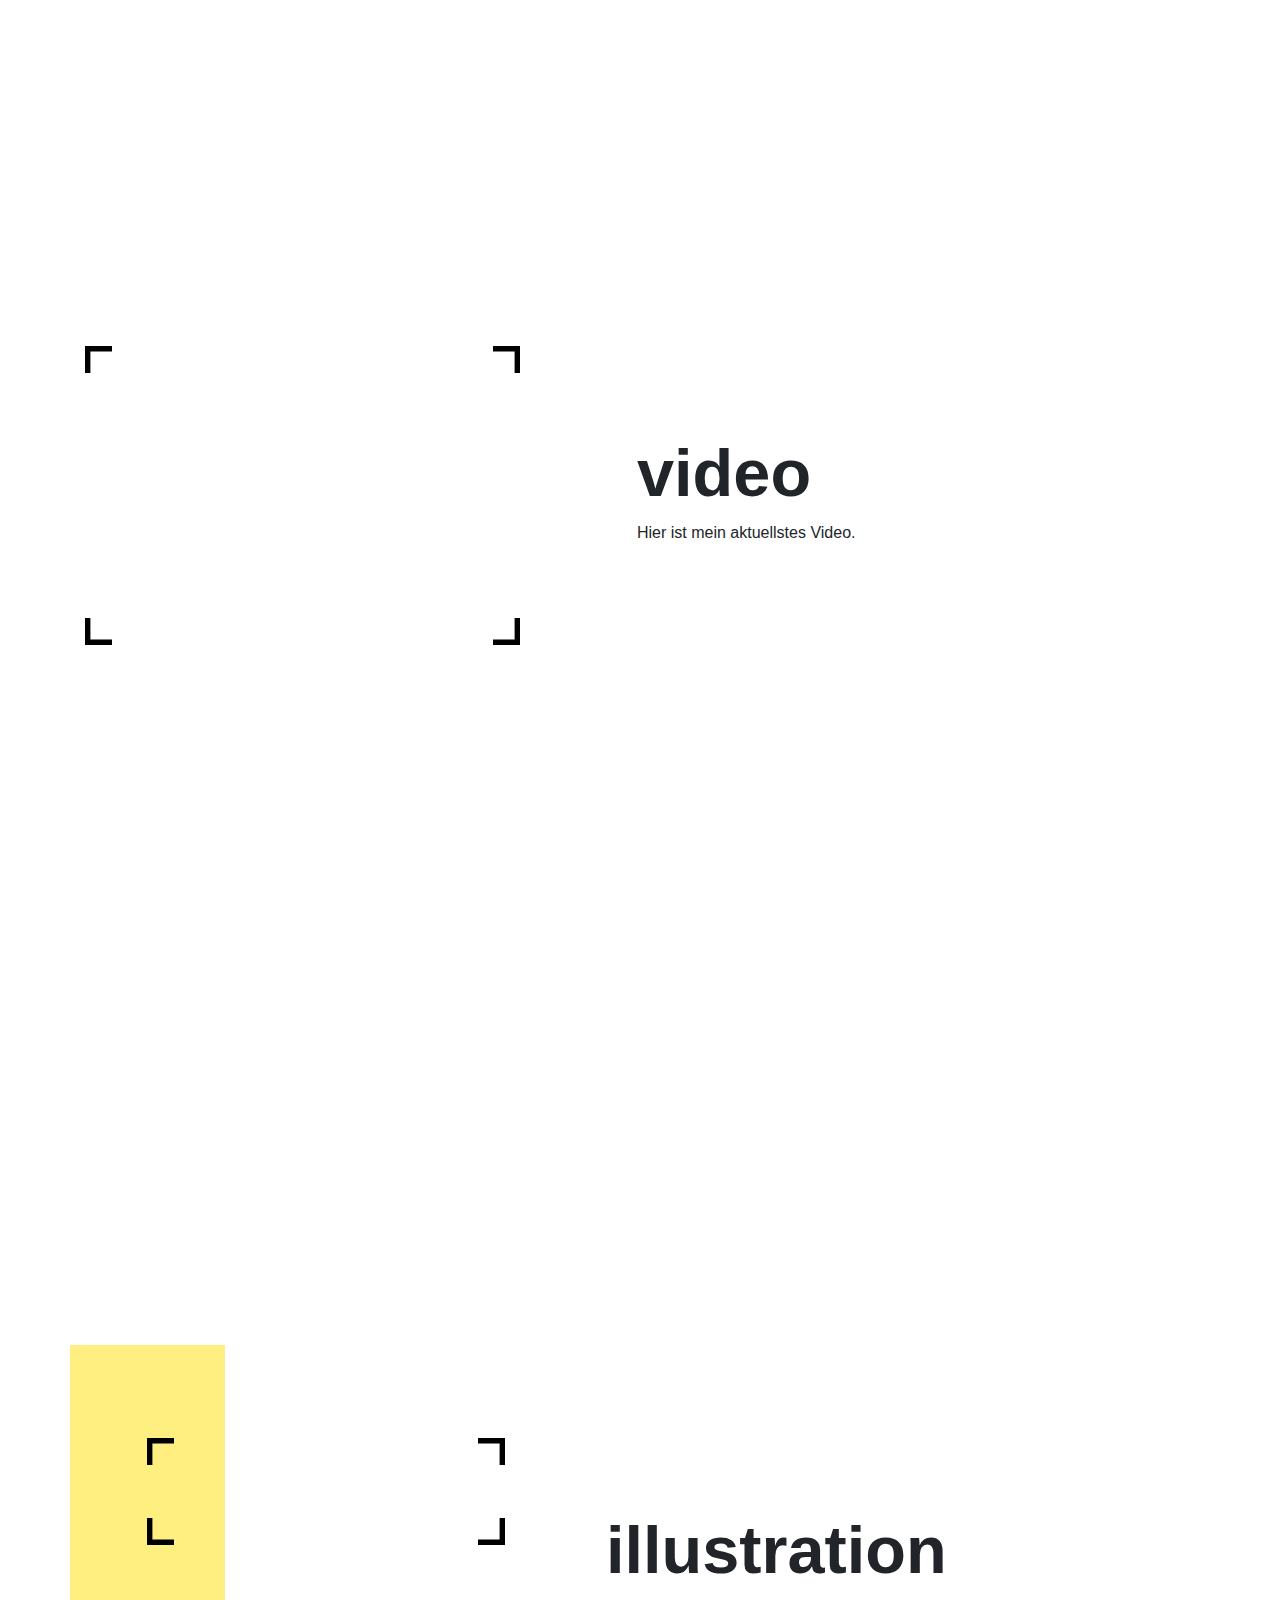
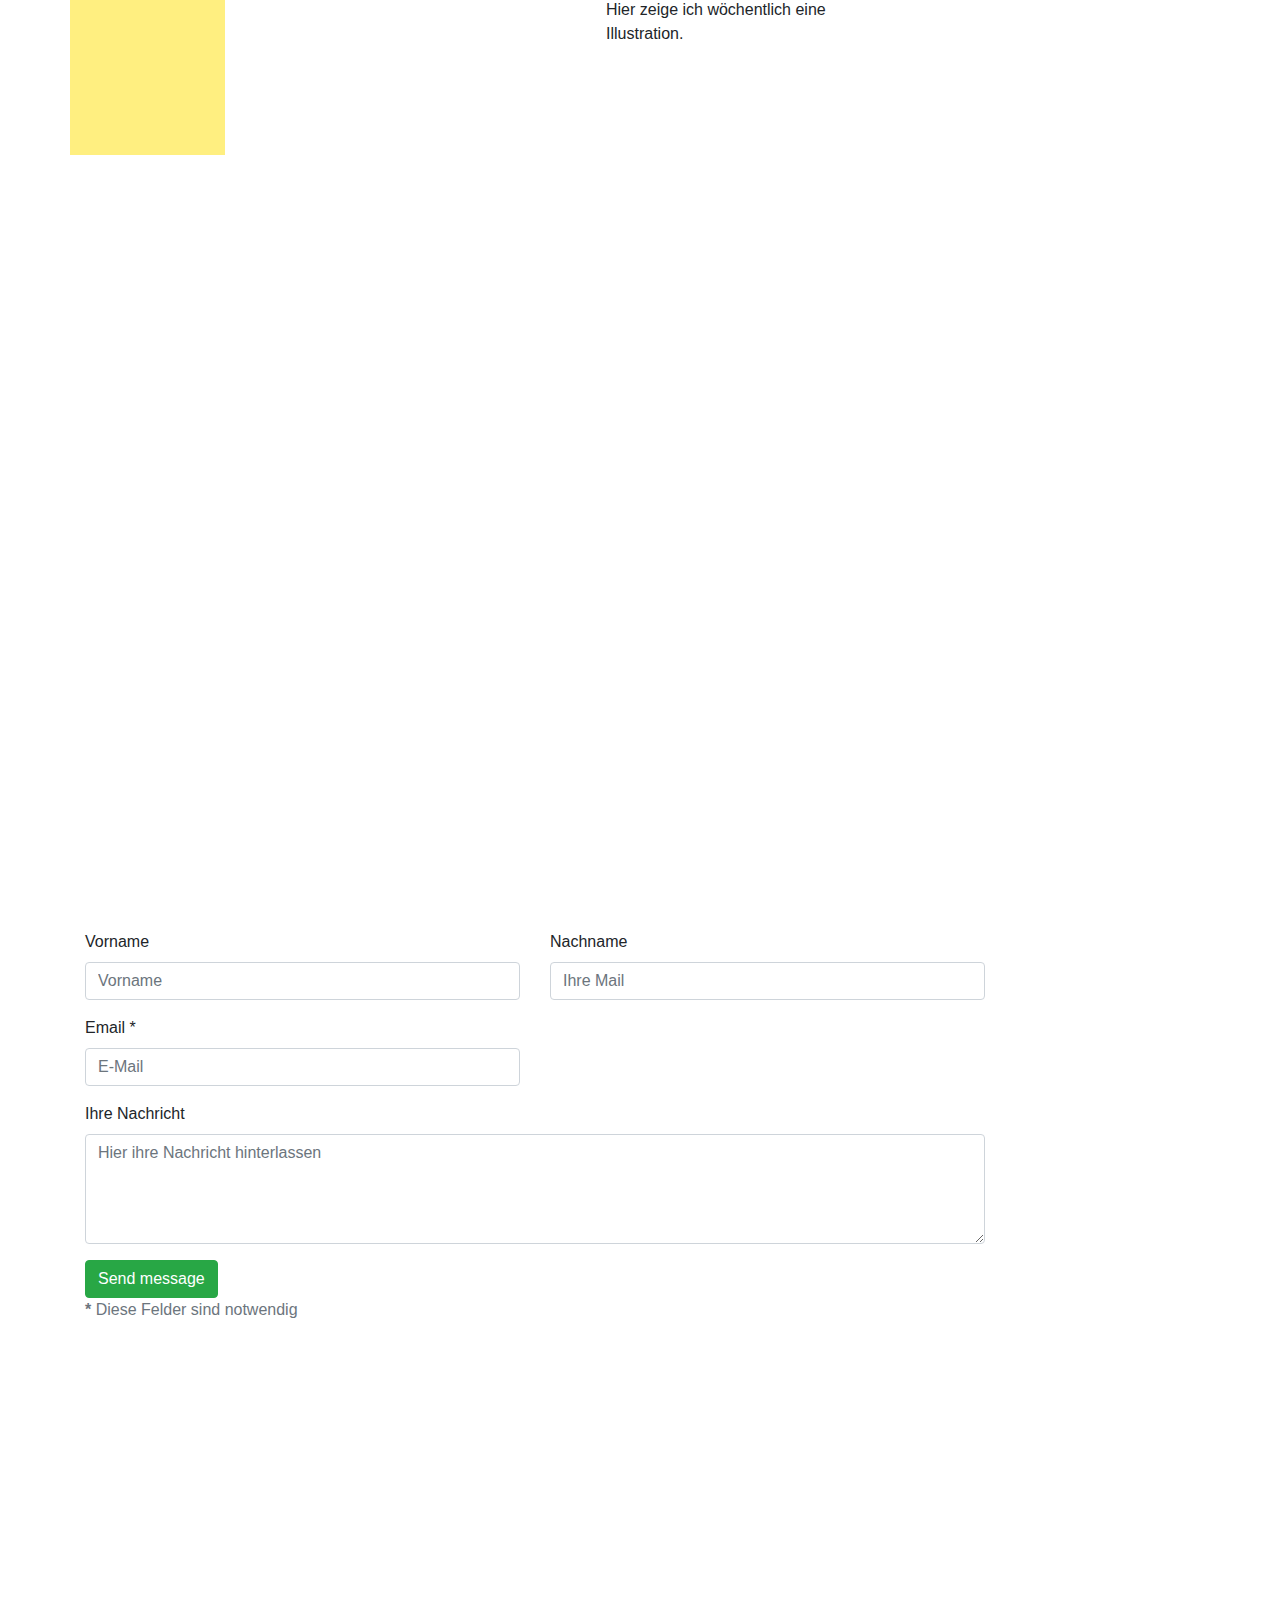
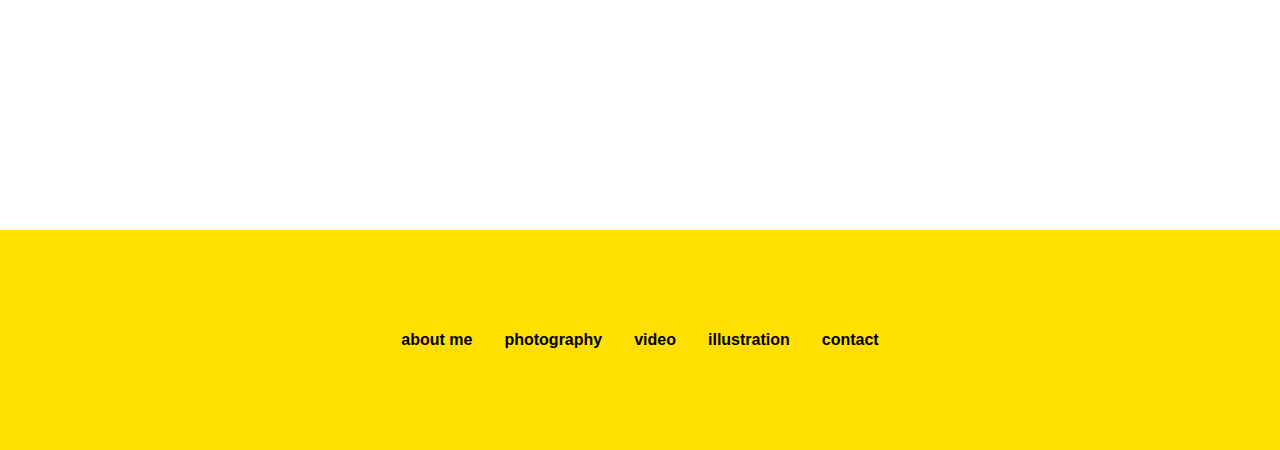
==== commit 7b1d9faf: "Update index.html" ====
--- a/index.html
+++ b/index.html
@@ -17,7 +17,7 @@
   <body>
     <header>
       <div class="container">
-        <div class="row">
+        <div class="row" id="header">
       <div class="col-lg-6 col-sm-6 col-12">
             <!--<div id="square"><span></span></div>-->
             <svg id="square" data-name="square" xmlns="http://www.w3.org/2000/svg" xmlns:xlink="http://www.w3.org/1999/xlink" viewBox="0 0 400 400"><defs><style>.cls-1{fill:url(#Unbenannter_Verlauf_8);}</style><linearGradient id="Unbenannter_Verlauf_8" x1="201" y1="51" x2="201" y2="351" gradientUnits="userSpaceOnUse"><stop offset="0" stop-color="#fff"/><stop offset="1" stop-color="#ffe001"/></linearGradient></defs><title>logo</title><rect class="cls-1" x="51" y="51" width="300" height="300"/><rect width="25" height="125"/><rect width="125" height="25"/><rect x="375" y="275" width="25" height="125" transform="translate(775 675) rotate(180)"/><rect x="275" y="375" width="125" height="25" transform="translate(675 775) rotate(180)"/></svg>
@@ -33,23 +33,40 @@
             </div>
           </div>
         </div>
-      </div> 
-      </div>
   </header>
-
-<!-- Scroll  Nav -->
 
 
 <!-- Scroll  Position -->
   <b id="showScroll">
   </b>
 
-<!-- Section Photography -->
-
+
+<!-- Section Me -->
+<div id="me"></div>
+<div class="container-fluid" class="background">
 <div class="container" class="d-flex">
   <div class="section-container">
   <div class="row">
-    <div class="col-lg-6">
+    <div class="col-6" class="col-sm12" >
+      <img src="media/photo/andri.jpg"  alt="Andri Csetreki" id="header-img">
+    </div>
+    <div class="col-6" class="col-sm12">
+      <h2><strong>THATS ME.</strong></h2>
+        <p>Mein Name ist Andri Csetreki. Ich bin Mediamatik Lernender im 3. Lehrjahr. </p>
+    </div>
+</div>
+</div>
+</div>
+</div>
+<!-- Section Photography -->
+<b id="showScroll">
+</b>
+<div id="photo"></div>
+<div class="container" class="d-flex">
+  <div class="section-container">
+  <div class="row">
+    <div class="col-2 square"></div>
+    <div class="col-5">
       <div class="corner-position">
         <svg version="1.1" class="corner" xmlns="http://www.w3.org/2000/svg" xmlns:xlink="http://www.w3.org/1999/xlink" x="0px" y="0px" viewBox="0 0 125 125" style="enable-background:new 0 0 125 125;" xml:space="preserve"><polygon points="125,0 25,0 0,0 0,25 0,125 25,125 25,25 125,25 "/></svg>
         <svg version="1.1" class="corner" xmlns="http://www.w3.org/2000/svg" xmlns:xlink="http://www.w3.org/1999/xlink" x="0px" y="0px"viewBox="0 0 125 125" style="enable-background:new 0 0 125 125;" xml:space="preserve"><polygon points="0,0 100,0 125,0 125,25 125,125 100,125 100,25 0,25 "/></svg>
@@ -60,14 +77,27 @@
           <div id="carouselExampleSlidesOnly" class="carousel slide" data-ride="carousel">
             <div class="carousel-inner">
               <div class="carousel-item active">
-                  <img src="media/photo/pic2.jpg" class="d-block w-100" alt="...">
-              </div>
-              <div class="carousel-item">
-                <img src="media/photo/pic3.jpg" class="d-block w-100" alt="...">
-              </div>
-              <div class="carousel-item">
-                <img src="media/photo/pic4.jpg" class="d-block w-100" alt="...">
-              </div>
+                  <img src="media/photo/pic2.jpg" class="d-block w-100" alt="Pflanzen in Teneriffa">
+              </div>
+              <div class="carousel-item">
+                <img src="media/photo/pic3.jpg" class="d-block w-100" alt="Berg in Teneriffa">
+              </div>
+              <div class="carousel-item">
+                <img src="media/photo/pic4.jpg" class="d-block w-100" alt="Berg in Teneriffa">
+              </div>
+              <div class="carousel-item">
+                <img src="media/photo/pic5.jpg" class="d-block w-100" alt="Ästethische Küche">
+              </div>
+              <div class="carousel-item">
+                <img src="media/photo/pic6.jpg" class="d-block w-100" alt="Palmen Konturen">
+              </div>
+              <div class="carousel-item">
+                <img src="media/photo/pic7.jpg" class="d-block w-100" alt="Weg zum Meer">
+              </div>
+              <div class="carousel-item">
+                <img src="media/photo/pic8.jpg" class="d-block w-100" alt="Zwei Personen im Meer">
+              </div>
+
             </div>
           </div>
           </div>
@@ -78,7 +108,7 @@
         <svg version="1.1" class="corner" xmlns="http://www.w3.org/2000/svg" xmlns:xlink="http://www.w3.org/1999/xlink" x="0px" y="0px"viewBox="0 0 125 125" style="enable-background:new 0 0 125 125;" xml:space="preserve"><polygon points="0,125 100,125 125,125 125,100 125,0 100,0 100,100 0,100 "/></svg>
       </div>
     </div>
-    <div class="col-lg-6">
+    <div class="col-lg-5">
       <div class="img-size">
         <h2><strong>photography</strong></h2>
         <p>Eine Gallerie meiner Lieblingsfotos.</p>
@@ -89,20 +119,56 @@
 </div>
 </div>
 
+<!-- Section video -->
+<div id="video"></div>
+<div class="container-fluid" class="background">
+  <div class="container" class="d-flex">
+    <div class="section-container" class="background-color">
+    <div class="row">
+      <div class="col-lg-6" >
+        <div class="corner-position">
+          <svg version="1.1" class="corner" xmlns="http://www.w3.org/2000/svg" xmlns:xlink="http://www.w3.org/1999/xlink" x="0px" y="0px" viewBox="0 0 125 125" style="enable-background:new 0 0 125 125;" xml:space="preserve"><polygon points="125,0 25,0 0,0 0,25 0,125 25,125 25,25 125,25 "/></svg>
+          <svg version="1.1" class="corner" xmlns="http://www.w3.org/2000/svg" xmlns:xlink="http://www.w3.org/1999/xlink" x="0px" y="0px"viewBox="0 0 125 125" style="enable-background:new 0 0 125 125;" xml:space="preserve"><polygon points="0,0 100,0 125,0 125,25 125,125 100,125 100,25 0,25 "/></svg>
+        </div>
+  
+        <div class="embed-responsive embed-responsive-16by9">
+          <video autoplay loop class="embed-responsive-item" class="center-img" id="video1">
+              <source src="media/video/video1.mp4" type="video/mp4">
+          </video>
+      </div>
+        
+        <div class="corner-position">
+          <svg version="1.1" class="corner" xmlns="http://www.w3.org/2000/svg" xmlns:xlink="http://www.w3.org/1999/xlink" x="0px" y="0px"viewBox="0 0 125 125" style="enable-background:new 0 0 125 125;" xml:space="preserve"><polygon points="125,125 25,125 0,125 0,100 0,0 25,0 25,100 125,100 "/></svg>
+          <svg version="1.1" class="corner" xmlns="http://www.w3.org/2000/svg" xmlns:xlink="http://www.w3.org/1999/xlink" x="0px" y="0px"viewBox="0 0 125 125" style="enable-background:new 0 0 125 125;" xml:space="preserve"><polygon points="0,125 100,125 125,125 125,100 125,0 100,0 100,100 0,100 "/></svg>
+        </div>
+      </div>
+    
+
+      <div class="col-lg-6" class="align-content-center">
+        <div class="img-size">
+          <h2><strong>video</strong></h2>
+          <p>Hier ist mein aktuellstes Video.</p>
+        </div>
+      </div>
+    </div>
+    </div>
+    </div>
+  </div>
 
 <!-- Section Creative -->
-
+<div id="creative"></div>
     <div class="container" class="d-flex">
       <div class="section-container">
         <div class="row">
-          <div class="col-lg-6">
+          <div class="col-2 square"></div>
+          <div class="col-lg-5">
             <div class="corner-position">
               <svg version="1.1" class="corner" xmlns="http://www.w3.org/2000/svg" xmlns:xlink="http://www.w3.org/1999/xlink" x="0px" y="0px" viewBox="0 0 125 125" style="enable-background:new 0 0 125 125;" xml:space="preserve"><polygon points="125,0 25,0 0,0 0,25 0,125 25,125 25,25 125,25 "/></svg>
               <svg version="1.1" class="corner" xmlns="http://www.w3.org/2000/svg" xmlns:xlink="http://www.w3.org/1999/xlink" x="0px" y="0px"viewBox="0 0 125 125" style="enable-background:new 0 0 125 125;" xml:space="preserve"><polygon points="0,0 100,0 125,0 125,25 125,125 100,125 100,25 0,25 "/></svg>
             </div>
       
             <div class="center-img" id="pic2" class="background">
-              <img src="media/photo/pic2.jpg" alt="picture">
+              <img src="media/illustration/violin.png" alt="picture">
             </div>
             
             <div class="corner-position">
@@ -111,55 +177,19 @@
             </div>
           </div>
        
-        <div class="col-lg-6">
+        <div class="col-lg-5">
           <div class="img-size">
           <h2><strong>illustration</strong></h2>
-        <b><p>Eine Gallerie von Illustrationen von mir, die in Adobe Illustrator erstellt wurden.</p></b>
+        <b><p>Hier zeige ich wöchentlich eine Illustration.</p></b>
       </div>
         </div>
       </div>
       </div>
     </div>
     
-
-<!-- Section video -->
-
-    <div class="container" class="d-flex">
-      <div class="section-container" class="background-color">
-      <div class="row">
-        <div class="col-lg-6">
-          <div class="corner-position">
-            <svg version="1.1" class="corner" xmlns="http://www.w3.org/2000/svg" xmlns:xlink="http://www.w3.org/1999/xlink" x="0px" y="0px" viewBox="0 0 125 125" style="enable-background:new 0 0 125 125;" xml:space="preserve"><polygon points="125,0 25,0 0,0 0,25 0,125 25,125 25,25 125,25 "/></svg>
-            <svg version="1.1" class="corner" xmlns="http://www.w3.org/2000/svg" xmlns:xlink="http://www.w3.org/1999/xlink" x="0px" y="0px"viewBox="0 0 125 125" style="enable-background:new 0 0 125 125;" xml:space="preserve"><polygon points="0,0 100,0 125,0 125,25 125,125 100,125 100,25 0,25 "/></svg>
-          </div>
-    
-          <div class="embed-responsive embed-responsive-16by9">
-            <video autoplay loop class="embed-responsive-item" class="center-img">
-                <source src="media/video/video1.mp4" type="video/mp4">
-            </video>
-        </div>
-          
-          <div class="corner-position">
-            <svg version="1.1" class="corner" xmlns="http://www.w3.org/2000/svg" xmlns:xlink="http://www.w3.org/1999/xlink" x="0px" y="0px"viewBox="0 0 125 125" style="enable-background:new 0 0 125 125;" xml:space="preserve"><polygon points="125,125 25,125 0,125 0,100 0,0 25,0 25,100 125,100 "/></svg>
-            <svg version="1.1" class="corner" xmlns="http://www.w3.org/2000/svg" xmlns:xlink="http://www.w3.org/1999/xlink" x="0px" y="0px"viewBox="0 0 125 125" style="enable-background:new 0 0 125 125;" xml:space="preserve"><polygon points="0,125 100,125 125,125 125,100 125,0 100,0 100,100 0,100 "/></svg>
-          </div>
-        </div>
-      
-
-        <div class="col-lg-6" class="align-content-center">
-          <div class="img-size">
-            <h2><strong>video</strong></h2>
-            <p>Hier ist mein aktuellstes Video.</p>
-          </div>
-        </div>
-      </div>
-      </div>
-      </div>
-    </div>
-
-
 <!-- Contact Section-->
-<div class="container">
+<div id="contact"></div>
+<div class="container" class="background">
   <div class="section-container">
 <form id="contact-form" method="post" action="contact.php" role="form">
 
@@ -207,7 +237,7 @@
       <div class="row">
           <div class="col-md-12">
               <p class="text-muted">
-                  <strong>*</strong> These fields are required.
+                  <strong>*</strong> Diese Felder sind notwendig
           </div>
       </div>
   </div>
@@ -218,3 +248,23 @@
   </body>
 </html>
 
+<!-- Nav -->
+
+
+<ul class="nav justify-content-center mynav">
+  <li class="nav-item">
+    <a class="nav-link active" href="#me">about me</a>
+  </li>
+  <li class="nav-item">
+    <a class="nav-link" href="#photo">photography</a>
+  </li>
+  <li class="nav-item">
+    <a class="nav-link" href="#video">video</a>
+  </li>
+  <li class="nav-item">
+    <a class="nav-link" href="#creative">illustration</a>
+  </li>
+  <li class="nav-item">
+    <a class="nav-link" href="#contact">contact</a>
+  </li>
+</ul>--- a/CSS/main.css
+++ b/CSS/main.css
@@ -4,7 +4,14 @@
     float: right;
   }
   
-  
+.square {
+    background-color: #FFE001;
+    margin-right: -10%;
+    margin-top: -10%;
+    margin-bottom: -10%;
+    opacity: 0.5;
+}
+
 img {
     max-width: 100%;
 }
@@ -12,6 +19,7 @@
 header {
     height: 100vh;
     margin-top: 30vh;
+    
 
 }
 
@@ -64,13 +72,18 @@
     transition: opacity 2s;
 }
 
-.carousel-item {
-    position: relative;
-    display: none;
-    -webkit-transition: 0.6s ease-in-out left;
-    -moz-transition: 0.6s ease-in-out left;
-    -o-transition: 0.6s ease-in-out left;
-    transition: 0.6s ease-in-out left;
+#pic2 {
+    opacity: 0;
+    transition: opacity 2s;
+}
+
+#video1 {
+    opacity: 0;
+    transition: opacity 2s;
+}
+
+p {
+    font-weight:normal;
 }
 
 .section-container {
@@ -86,4 +99,48 @@
 
 .background {
    background-color: yellow; 
+
+}
+
+#header-img {
+   border-radius: 50%;
+   width: 80%;
+   height: auto;
+   margin-top: -10%;
+}
+
+#video {
+    margin-bottom: 15%;
+}
+
+#creative {
+    margin-bottom: 15%;
+}
+
+#photo {
+    margin-bottom: 15%;
+}
+
+#contact {
+    margin-bottom: 15%;
+}
+
+#me {
+    margin-bottom: 15%;
+}
+
+
+.mynav {
+    background-color: #FFE001;
+    padding: 10vh;
+
+}
+
+.nav-link {
+    color: black;
+    font-weight: bold;
+}
+
+#showScroll {
+    opacity: 0;
 }